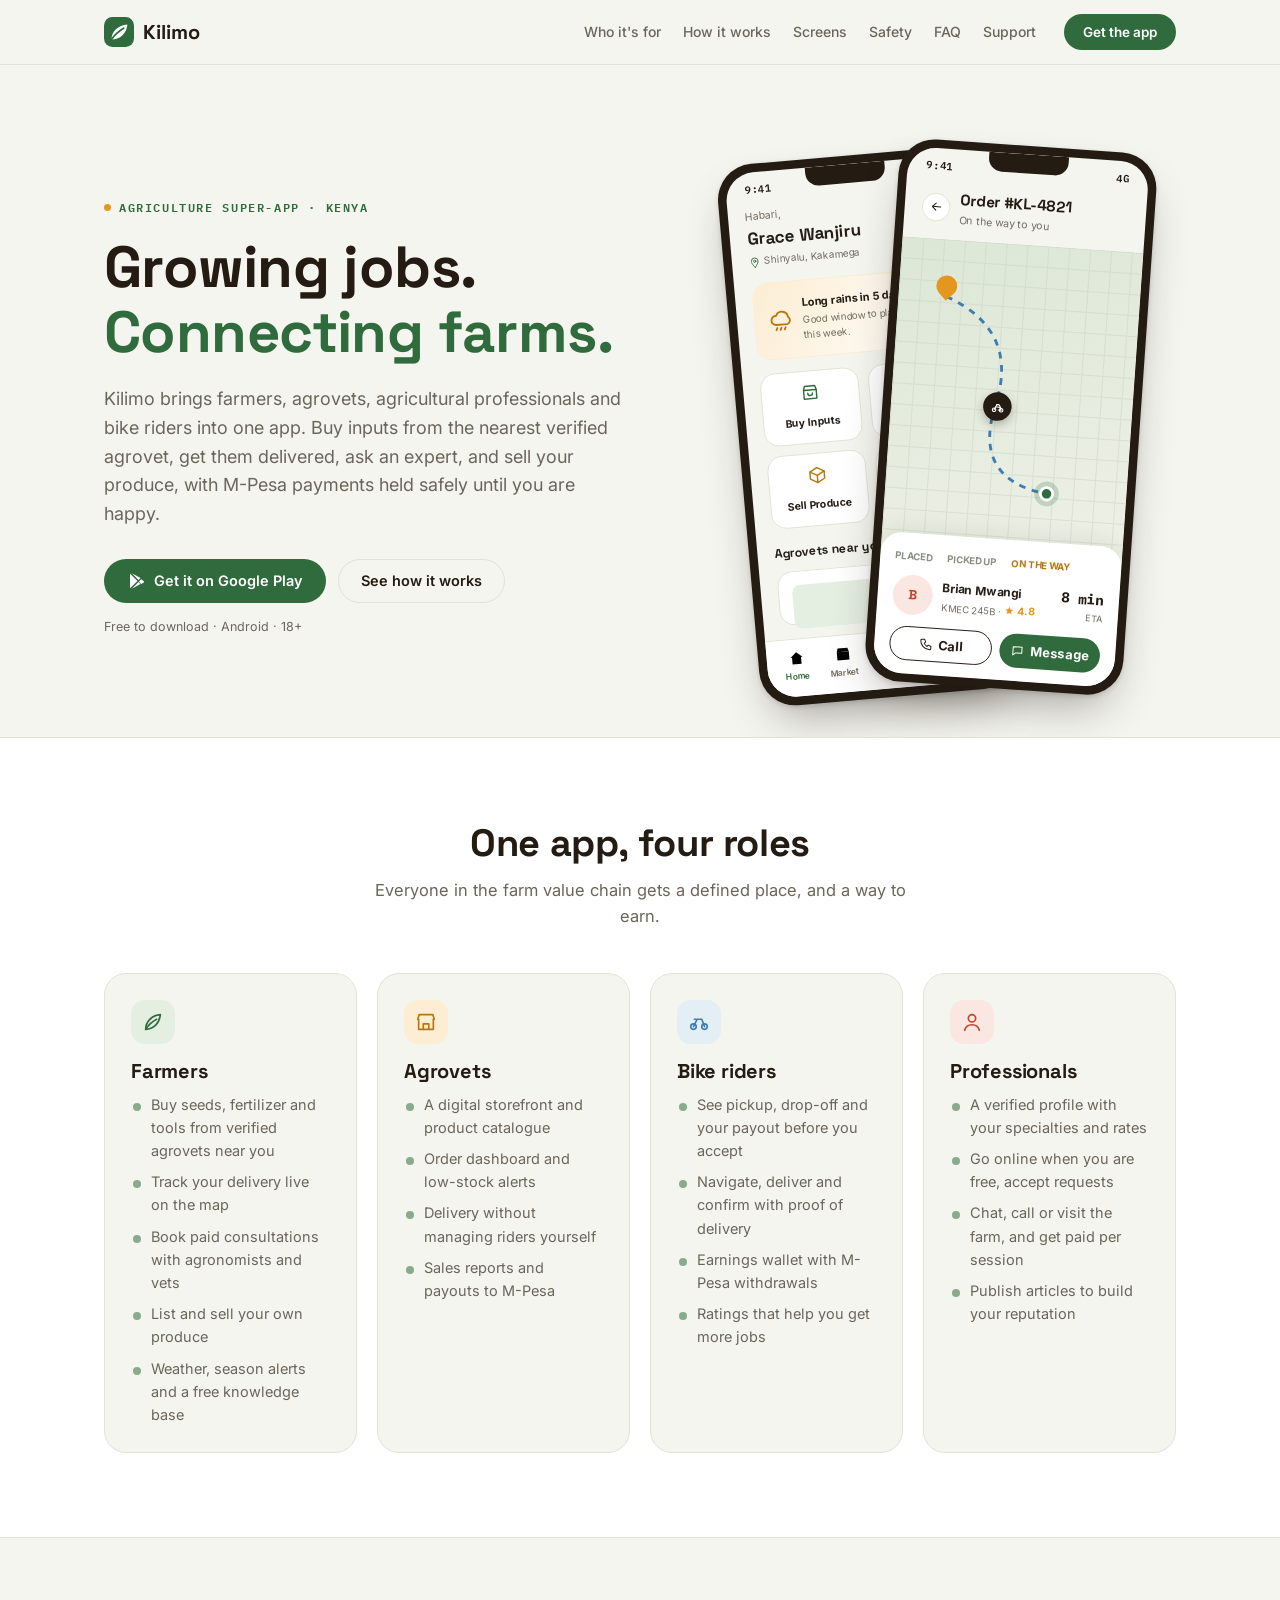
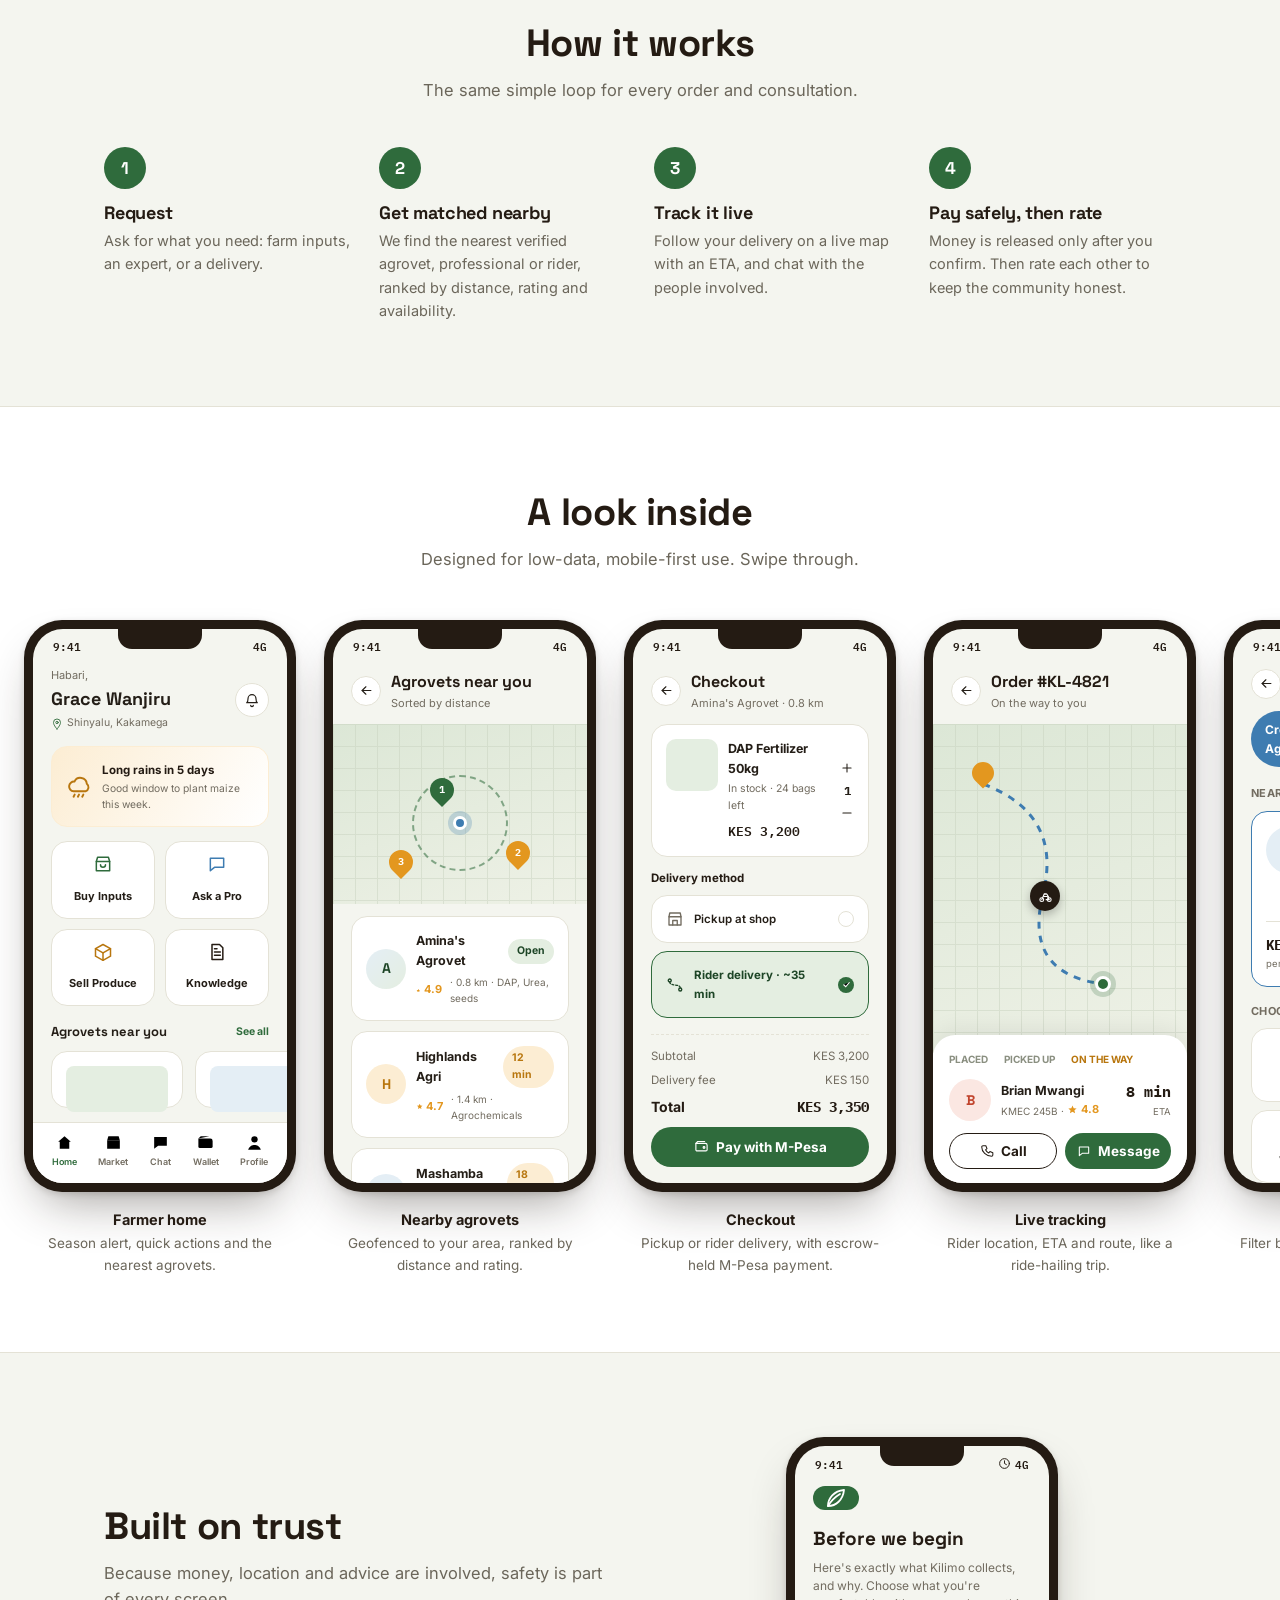
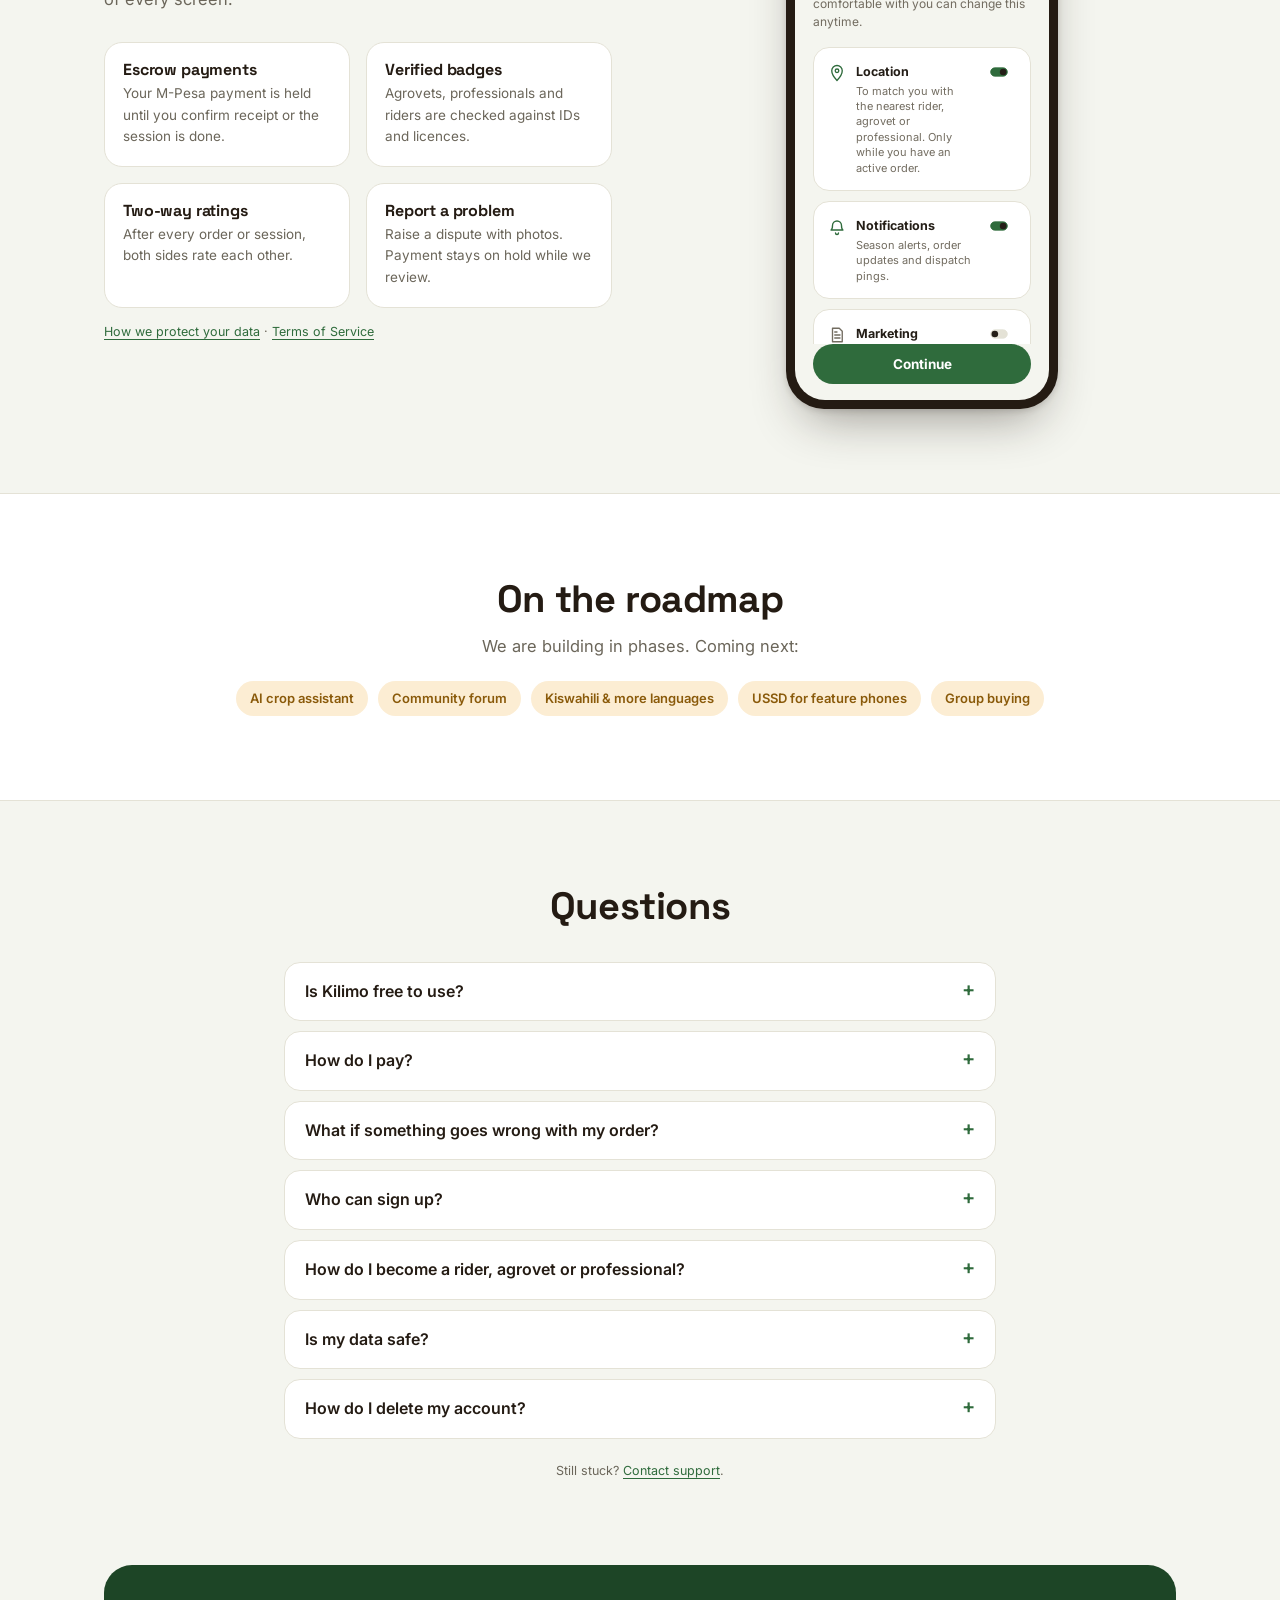
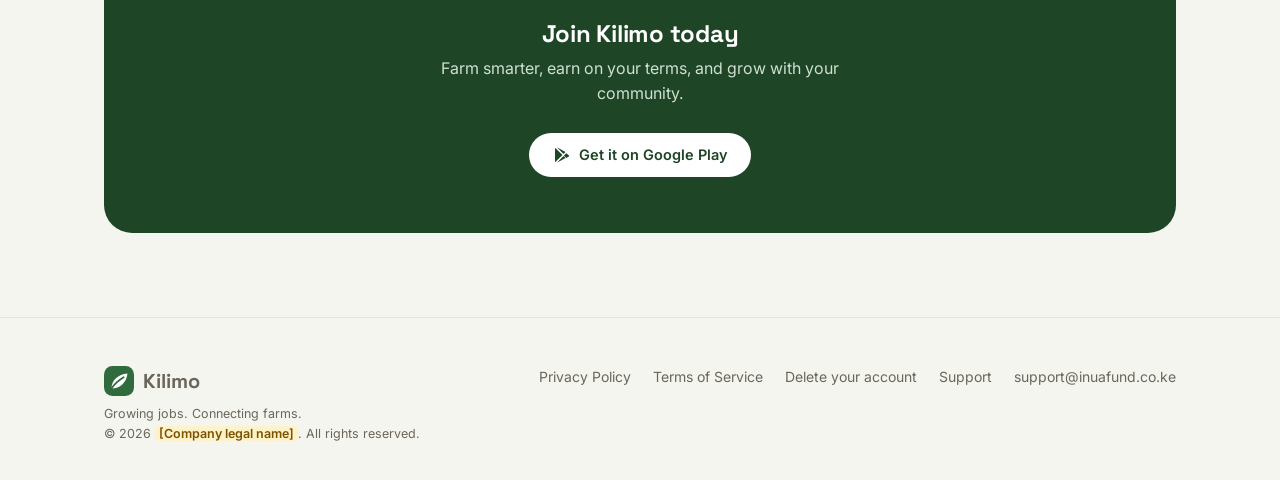
==== index.html @ a2596bc9 "First Commit" ====
<!DOCTYPE html>
<html lang="en">
<head>
<meta charset="utf-8">
<meta name="viewport" content="width=device-width,initial-scale=1">
<title>Kilimo | Buy farm inputs, hire experts, sell produce</title>
<meta name="description" content="Kilimo connects farmers, agrovets, agricultural professionals and bike riders in one app. Buy inputs nearby, get them delivered, ask an expert and sell your produce.">
<meta name="theme-color" content="#2F6B3C">
<link rel="canonical" href="https://REPLACE_WITH_YOUR_DOMAIN/">
<link rel="icon" href="assets/favicon.svg" type="image/svg+xml">
<meta property="og:type" content="website">
<meta property="og:title" content="Kilimo | Buy farm inputs, hire experts, sell produce">
<meta property="og:description" content="Kilimo connects farmers, agrovets, agricultural professionals and bike riders in one app. Buy inputs nearby, get them delivered, ask an expert and sell your produce.">
<link rel="preconnect" href="https://fonts.googleapis.com">
<link rel="preconnect" href="https://fonts.gstatic.com" crossorigin>
<link rel="stylesheet" href="https://fonts.googleapis.com/css2?family=Space+Grotesk:wght@500;600;700&family=Inter:wght@400;500;600;700&family=IBM+Plex+Mono:wght@500;600&display=swap">
<link rel="stylesheet" href="assets/style.css">
<link rel="stylesheet" href="assets/mockups.css">
</head>
<body>
<header class="k-head"><div class="k-wrap">
<a class="k-logo" href="index.html"><svg viewBox="0 0 32 32" aria-hidden="true"><rect width="32" height="32" rx="9" fill="#2F6B3C"/><path d="M8 24c9 0 16-6 17-16-10 1-17 7-17 16Z" fill="#fff"/><path d="M8 24c4-6 8-9 13-12" stroke="#2F6B3C" stroke-width="1.8" fill="none" stroke-linecap="round"/></svg>Kilimo</a>
<nav class="k-nav" aria-label="Main">
<a href="index.html#roles">Who it's for</a><a href="index.html#how">How it works</a><a href="index.html#screens">Screens</a><a href="index.html#safety">Safety</a><a href="index.html#faq">FAQ</a><a href="support.html">Support</a>
</nav>
<a class="k-btn k-btn--green k-btn--sm" href="https://play.google.com/store/apps/details?id=REPLACE_WITH_PACKAGE_ID">Get the app</a>
</div></header>
<div style="height:0;overflow:hidden"><svg style="display:none">
<symbol id="i-leaf" viewbox="0 0 24 24"><path d="M4 20c8 0 15-6 16-16-10 1-16 8-16 16Z"></path><path d="M4 20c3-5 7-9 12-12"></path></symbol>
<symbol id="i-chat" viewbox="0 0 24 24"><path d="M4 5h16v11H9l-5 4V5Z"></path></symbol>
<symbol id="i-box" viewbox="0 0 24 24"><path d="M3 8l9-5 9 5-9 5-9-5Z"></path><path d="M3 8v9l9 5 9-5V8"></path><path d="M12 13v9"></path></symbol>
<symbol id="i-doc" viewbox="0 0 24 24"><path d="M6 3h9l4 4v14H6V3Z"></path><path d="M9 12h7M9 16h7M9 8h3"></path></symbol>
<symbol id="i-bell" viewbox="0 0 24 24"><path d="M6 10a6 6 0 0 1 12 0c0 5 2 6 2 6H4s2-1 2-6Z"></path><path d="M10 20a2 2 0 0 0 4 0"></path></symbol>
<symbol id="i-pin" viewbox="0 0 24 24"><path d="M12 22s7-7.4 7-13a7 7 0 0 0-14 0c0 5.6 7 13 7 13Z"></path><circle cx="12" cy="9" r="2.4"></circle></symbol>
<symbol id="i-star" viewbox="0 0 24 24"><path d="M12 3l2.6 6 6.4.6-4.8 4.3 1.4 6.3L12 17l-5.6 3.2L7.8 14 3 9.6l6.4-.6L12 3Z"></path></symbol>
<symbol id="i-bike" viewbox="0 0 24 24"><circle cx="6" cy="17" r="3"></circle><circle cx="18" cy="17" r="3"></circle><path d="M6 17l4-9h4l3 5"></path><path d="M10 8h3"></path><path d="M13 17h5l-3-5H9"></path></symbol>
<symbol id="i-wallet" viewbox="0 0 24 24"><path d="M3 7h15a3 3 0 0 1 3 3v7a2 2 0 0 1-2 2H5a2 2 0 0 1-2-2V7Z"></path><path d="M3 7l3-3h11"></path><circle cx="16" cy="13.5" r="1.4"></circle></symbol>
<symbol id="i-user" viewbox="0 0 24 24"><circle cx="12" cy="8" r="4"></circle><path d="M4 21c1.5-4.5 5-6 8-6s6.5 1.5 8 6"></path></symbol>
<symbol id="i-home" viewbox="0 0 24 24"><path d="M4 11l8-7 8 7"></path><path d="M6 10v10h12V10"></path></symbol>
<symbol id="i-market" viewbox="0 0 24 24"><path d="M4 9l1.5-5h13L20 9"></path><path d="M4 9h16v11H4V9Z"></path><path d="M9 13a3 3 0 0 0 6 0"></path></symbol>
<symbol id="i-search" viewbox="0 0 24 24"><circle cx="10.5" cy="10.5" r="6.5"></circle><path d="M20 20l-5-5"></path></symbol>
<symbol id="i-phone" viewbox="0 0 24 24"><path d="M6 3h4l2 5-2.5 2a11 11 0 0 0 5.5 5.5l2-2.5 5 2v4a2 2 0 0 1-2 2C10.5 21 3 13.5 3 5a2 2 0 0 1 2-2Z"></path></symbol>
<symbol id="i-video" viewbox="0 0 24 24"><rect height="12" rx="2" width="12" x="3" y="6"></rect><path d="M15 10l6-3v10l-6-3"></path></symbol>
<symbol id="i-camera" viewbox="0 0 24 24"><path d="M4 8h3l2-3h6l2 3h3v11H4V8Z"></path><circle cx="12" cy="13.5" r="3.4"></circle></symbol>
<symbol id="i-check" viewbox="0 0 24 24"><path d="M4 12l6 6L20 6"></path></symbol>
<symbol id="i-clock" viewbox="0 0 24 24"><circle cx="12" cy="12" r="9"></circle><path d="M12 7v5l3.5 2"></path></symbol>
<symbol id="i-arrow-left" viewbox="0 0 24 24"><path d="M19 12H5"></path><path d="M11 6l-6 6 6 6"></path></symbol>
<symbol id="i-plus" viewbox="0 0 24 24"><path d="M12 5v14M5 12h14"></path></symbol>
<symbol id="i-minus" viewbox="0 0 24 24"><path d="M5 12h14"></path></symbol>
<symbol id="i-mic" viewbox="0 0 24 24"><rect height="11" rx="3" width="6" x="9" y="3"></rect><path d="M5 11a7 7 0 0 0 14 0"></path><path d="M12 18v3"></path></symbol>
<symbol id="i-send" viewbox="0 0 24 24"><path d="M4 12l17-8-6 17-3-7-8-2Z"></path></symbol>
<symbol id="i-shield" viewbox="0 0 24 24"><path d="M12 3l8 3v6c0 5-3.5 8-8 9-4.5-1-8-4-8-9V6l8-3Z"></path><path d="M9 12l2 2 4-4"></path></symbol>
<symbol id="i-sun" viewbox="0 0 24 24"><circle cx="12" cy="12" r="4"></circle><path d="M12 3v2M12 19v2M4.2 4.2l1.4 1.4M18.4 18.4l1.4 1.4M3 12h2M19 12h2M4.2 19.8l1.4-1.4M18.4 5.6l1.4-1.4"></path></symbol>
<symbol id="i-cloud-rain" viewbox="0 0 24 24"><path d="M7 16a4.5 4.5 0 0 1 .8-9 6 6 0 0 1 11.4 2A4 4 0 0 1 18 16H7Z"></path><path d="M8 19l-1 2M12 19l-1 2M16 19l-1 2"></path></symbol>
<symbol id="i-route" viewbox="0 0 24 24"><circle cx="5" cy="6" r="2"></circle><circle cx="19" cy="18" r="2"></circle><path d="M5 8c0 6 14 2 14 8" stroke-dasharray="2.4 2.4"></path></symbol>
<symbol id="i-shop" viewbox="0 0 24 24"><path d="M4 9l1-5h14l1 5"></path><path d="M4 9h16v11H4V9Z"></path><path d="M9 20v-6h6v6"></path></symbol>
<symbol id="i-alert" viewbox="0 0 24 24"><path d="M12 3l10 18H2L12 3Z"></path><path d="M12 10v4"></path><circle cx="12" cy="17" fill="currentColor" r="0.6" stroke="none"></circle></symbol>
<symbol id="i-toggle-on" viewbox="0 0 24 24"><rect height="10" rx="5" width="20" x="2" y="7"></rect><circle cx="17" cy="12" fill="currentColor" r="4" stroke="none"></circle></symbol>
<symbol id="i-toggle-off" viewbox="0 0 24 24"><rect height="10" rx="5" width="20" x="2" y="7"></rect><circle cx="7" cy="12" fill="currentColor" r="4" stroke="none"></circle></symbol>
<symbol id="i-bot" viewbox="0 0 24 24"><rect height="11" rx="3" width="16" x="4" y="8"></rect><path d="M12 4v4"></path><circle cx="12" cy="3" fill="currentColor" r="1.2" stroke="none"></circle><circle cx="9" cy="13.5" fill="currentColor" r="1.3" stroke="none"></circle><circle cx="15" cy="13.5" fill="currentColor" r="1.3" stroke="none"></circle><path d="M9 17h6"></path></symbol>
</svg></div>
<main>
<section class="k-hero"><div class="k-wrap">
<div>
<p class="k-eyebrow">Agriculture super-app &middot; Kenya</p>
<h1>Growing jobs.<br><em>Connecting farms.</em></h1>
<p class="k-lead">Kilimo brings farmers, agrovets, agricultural professionals and bike riders into one app. Buy inputs from the nearest verified agrovet, get them delivered, ask an expert, and sell your produce, with M-Pesa payments held safely until you are happy.</p>
<div class="k-cta"><a class="k-btn k-btn--green" href="https://play.google.com/store/apps/details?id=REPLACE_WITH_PACKAGE_ID"><svg viewBox="0 0 24 24" fill="currentColor" aria-hidden="true"><path d="M4.5 2.6c-.3.2-.5.6-.5 1.1v16.6c0 .5.2.9.5 1.1l9.4-9.4-9.4-9.4Zm10.8 8.1 2.7-2.7L6.6 1.6l8.7 9.1Zm0 2.6-8.7 9.1 11.4-6.4-2.7-2.7Zm3.7-3.6-3.1 3.1 3.1 3.1 3.3-1.9c.7-.4.7-1.4 0-1.8L19 9.7Z"/></svg>Get it on Google Play</a><a class="k-btn k-btn--ghost" href="#how">See how it works</a></div>
<p class="k-note">Free to download &middot; Android &middot; 18+</p>
</div>
<div class="k-hero-phones" aria-hidden="true"><div class="mock m1"><div class="phone"><div class="screen">
<div class="notch"></div>
<div class="statusbar"><span>9:41</span><div class="statusbar__icons"><span>4G</span></div></div>
<div class="screen-body" style="overflow-y:auto;">
<div class="px" style="padding-top:4px;display:flex;justify-content:space-between;align-items:center;">
<div>
<div style="font-size:11px;color:var(--text-muted);">Habari,</div>
<div style="font-family:var(--font-display);font-weight:700;font-size:18px;">Grace Wanjiru</div>
<div style="display:flex;align-items:center;gap:4px;margin-top:2px;">
<svg class="icon" style="width:12px;height:12px;stroke:var(--green)"><use href="#i-pin"></use></svg>
<span style="font-size:10.5px;color:var(--text-muted);">Shinyalu, Kakamega</span>
</div>
</div>
<div style="width:34px;height:34px;border-radius:50%;background:var(--surface);border:1px solid var(--line);display:flex;align-items:center;justify-content:center;">
<svg class="icon" style="width:16px;height:16px"><use href="#i-bell"></use></svg>
</div>
</div>
<div class="px" style="margin-top:14px;">
<div class="card" style="background:linear-gradient(120deg, var(--gold-tint), #fff);border-color:var(--gold-tint);display:flex;gap:10px;align-items:center;">
<svg class="icon" style="width:26px;height:26px;stroke:var(--gold-dark)"><use href="#i-cloud-rain"></use></svg>
<div>
<div style="font-size:11.5px;font-weight:700;color:var(--soil);">Long rains in 5 days</div>
<div style="font-size:10.3px;color:var(--text-muted);">Good window to plant maize this week.</div>
</div>
</div>
</div>
<div class="px" style="margin-top:14px;display:grid;grid-template-columns:1fr 1fr;gap:10px;">
<div class="card" style="text-align:center;padding:12px 8px;">
<svg class="icon" style="width:20px;height:20px;stroke:var(--green);margin:0 auto 6px"><use href="#i-market"></use></svg>
<div style="font-size:11px;font-weight:700;">Buy Inputs</div>
</div>
<div class="card" style="text-align:center;padding:12px 8px;">
<svg class="icon" style="width:20px;height:20px;stroke:var(--sky);margin:0 auto 6px"><use href="#i-chat"></use></svg>
<div style="font-size:11px;font-weight:700;">Ask a Pro</div>
</div>
<div class="card" style="text-align:center;padding:12px 8px;">
<svg class="icon" style="width:20px;height:20px;stroke:var(--gold-dark);margin:0 auto 6px"><use href="#i-box"></use></svg>
<div style="font-size:11px;font-weight:700;">Sell Produce</div>
</div>
<div class="card" style="text-align:center;padding:12px 8px;">
<svg class="icon" style="width:20px;height:20px;stroke:var(--soil);margin:0 auto 6px"><use href="#i-doc"></use></svg>
<div style="font-size:11px;font-weight:700;">Knowledge</div>
</div>
</div>
<div class="px" style="margin-top:16px;display:flex;justify-content:space-between;align-items:center;">
<div style="font-family:var(--font-display);font-weight:700;font-size:13px;">Agrovets near you</div>
<div style="font-size:10.5px;color:var(--green);font-weight:700;">See all</div>
</div>
<div class="scrollx px" style="margin-top:8px;padding-bottom:14px;">
<div class="card" style="min-width:132px;">
<div style="height:46px;border-radius:8px;background:var(--green-tint);margin-bottom:8px;"></div>
<div style="font-size:11px;font-weight:700;">Amina's Agrovet</div>
<div style="display:flex;justify-content:space-between;margin-top:4px;">
<span class="badge badge--green">0.8 km</span>
<span class="stars"><svg><use href="#i-star"></use></svg>4.9</span>
</div>
</div>
<div class="card" style="min-width:132px;">
<div style="height:46px;border-radius:8px;background:var(--sky-tint);margin-bottom:8px;"></div>
<div style="font-size:11px;font-weight:700;">Highlands Agri</div>
<div style="display:flex;justify-content:space-between;margin-top:4px;">
<span class="badge badge--green">1.4 km</span>
<span class="stars"><svg><use href="#i-star"></use></svg>4.7</span>
</div>
</div>
</div>
</div>
<div class="tabbar">
<div class="tabbar__item tabbar__item--active"><svg><use href="#i-home"></use></svg><span>Home</span></div>
<div class="tabbar__item"><svg><use href="#i-market"></use></svg><span>Market</span></div>
<div class="tabbar__item"><svg><use href="#i-chat"></use></svg><span>Chat</span></div>
<div class="tabbar__item"><svg><use href="#i-wallet"></use></svg><span>Wallet</span></div>
<div class="tabbar__item"><svg><use href="#i-user"></use></svg><span>Profile</span></div>
</div>
</div></div></div><div class="mock m2"><div class="phone"><div class="screen">
<div class="notch"></div>
<div class="statusbar"><span>9:41</span><div class="statusbar__icons"><span>4G</span></div></div>
<div class="navbar">
<div class="navbar__back"><svg class="icon"><use href="#i-arrow-left"></use></svg></div>
<div><div class="navbar__title">Order #KL-4821</div><div class="navbar__sub">On the way to you</div></div>
</div>
<div class="screen-body" style="position:relative;">
<div style="flex:1;background:linear-gradient(160deg,#DCE7D6,#EEF1E6);position:relative;">
<div style="position:absolute;inset:0;background-image:linear-gradient(#c9d3c0 1px,transparent 1px),linear-gradient(90deg,#c9d3c0 1px,transparent 1px);background-size:22px 22px;opacity:0.5;"></div>
<svg style="position:absolute;inset:0;width:100%;height:100%;">
<path d="M 50 60 Q 130 90 110 170 T 170 260" fill="none" stroke="#3E7CB1" stroke-dasharray="7 7" stroke-width="3"></path>
</svg>
<div style="position:absolute;left:50px;top:60px;width:22px;height:22px;background:var(--gold);border-radius:50% 50% 50% 0;transform:translate(-50%,-100%) rotate(-45deg);"></div>
<div style="position:absolute;left:170px;top:260px;width:16px;height:16px;background:var(--green);border:3px solid #fff;border-radius:50%;transform:translate(-50%,-50%);box-shadow:0 0 0 5px rgba(47,107,60,0.22);"></div>
<div style="position:absolute;left:112px;top:172px;width:30px;height:30px;background:var(--soil);border-radius:50%;transform:translate(-50%,-50%);display:flex;align-items:center;justify-content:center;box-shadow:0 4px 10px rgba(0,0,0,0.25);">
<svg class="icon" style="width:15px;height:15px;stroke:#fff"><use href="#i-bike"></use></svg>
</div>
</div>
<div style="background:var(--surface);border-radius:22px 22px 0 0;margin-top:-18px;padding:16px 16px 0;box-shadow:0 -8px 20px rgba(0,0,0,0.06);position:relative;z-index:5;">
<div style="display:flex;justify-content:space-between;align-items:center;margin-bottom:12px;">
<div style="display:flex;align-items:center;gap:4px;">
<span style="font-size:10px;color:#8a8f80;font-weight:700;">PLACED</span>
<div class="route-dash" style="max-width:16px;border-top-color:var(--green)"></div>
<span style="font-size:10px;color:#8a8f80;font-weight:700;">PICKED UP</span>
<div class="route-dash" style="max-width:16px;border-top-color:var(--green)"></div>
<span style="font-size:10px;color:var(--gold-dark);font-weight:700;">ON THE WAY</span>
</div>
</div>
<div style="display:flex;gap:10px;align-items:center;">
<div class="avatar" style="width:42px;height:42px;font-size:14px;background:var(--chili-tint);color:var(--chili);">B</div>
<div style="flex:1">
<div style="font-size:12.5px;font-weight:700;">Brian Mwangi</div>
<div style="font-size:10px;color:var(--text-muted);">KMEC 245B · <span class="stars" style="display:inline-flex"><svg><use href="#i-star"></use></svg>4.8</span></div>
</div>
<div style="text-align:right;">
<div style="font-family:var(--font-mono);font-weight:700;font-size:15px;color:var(--soil);">8 min</div>
<div style="font-size:9.5px;color:var(--text-muted);">ETA</div>
</div>
</div>
<div style="display:flex;gap:8px;margin-top:12px;padding-bottom:14px;">
<button class="btn btn--outline" style="flex:1;padding:9px;"><svg class="icon" style="width:14px;height:14px"><use href="#i-phone"></use></svg>Call</button>
<button class="btn btn--green" style="flex:1;padding:9px;"><svg class="icon" style="width:14px;height:14px;stroke:#fff"><use href="#i-chat"></use></svg>Message</button>
</div>
</div>
</div>
</div></div></div></div>
</div></section>

<section class="k-sec k-sec--alt" id="roles"><div class="k-wrap">
<div class="k-center"><h2>One app, four roles</h2><p class="k-sub">Everyone in the farm value chain gets a defined place, and a way to earn.</p></div>
<div class="k-roles">
<article class="k-role"><div class="ico" style="background:#E4EEE1;color:#2F6B3C"><svg viewBox="0 0 24 24" fill="none" stroke="currentColor" stroke-width="1.8" stroke-linecap="round" stroke-linejoin="round"><path d="M4 20c8 0 15-6 16-16-10 1-16 8-16 16Z"/><path d="M4 20c4-6 8-9 12-11"/></svg></div><h3>Farmers</h3><ul><li>Buy seeds, fertilizer and tools from verified agrovets near you</li><li>Track your delivery live on the map</li><li>Book paid consultations with agronomists and vets</li><li>List and sell your own produce</li><li>Weather, season alerts and a free knowledge base</li></ul></article>
<article class="k-role"><div class="ico" style="background:#FCEDD3;color:#B8760E"><svg viewBox="0 0 24 24" fill="none" stroke="currentColor" stroke-width="1.8" stroke-linecap="round" stroke-linejoin="round"><path d="M3 9l1.5-5h15L21 9"/><path d="M4 9v11h16V9"/><path d="M9 20v-6h6v6"/></svg></div><h3>Agrovets</h3><ul><li>A digital storefront and product catalogue</li><li>Order dashboard and low-stock alerts</li><li>Delivery without managing riders yourself</li><li>Sales reports and payouts to M-Pesa</li></ul></article>
<article class="k-role"><div class="ico" style="background:#E4EEF5;color:#3E7CB1"><svg viewBox="0 0 24 24" fill="none" stroke="currentColor" stroke-width="1.8" stroke-linecap="round" stroke-linejoin="round"><circle cx="6" cy="17" r="3"/><circle cx="18" cy="17" r="3"/><path d="M6 17l4-8h5l3 8M9 9H7"/></svg></div><h3>Bike riders</h3><ul><li>See pickup, drop-off and your payout before you accept</li><li>Navigate, deliver and confirm with proof of delivery</li><li>Earnings wallet with M-Pesa withdrawals</li><li>Ratings that help you get more jobs</li></ul></article>
<article class="k-role"><div class="ico" style="background:#FBE7E2;color:#C1442D"><svg viewBox="0 0 24 24" fill="none" stroke="currentColor" stroke-width="1.8" stroke-linecap="round" stroke-linejoin="round"><circle cx="12" cy="8" r="4"/><path d="M4 21c1-4 4-6 8-6s7 2 8 6"/></svg></div><h3>Professionals</h3><ul><li>A verified profile with your specialties and rates</li><li>Go online when you are free, accept requests</li><li>Chat, call or visit the farm, and get paid per session</li><li>Publish articles to build your reputation</li></ul></article>
</div></div></section>

<section class="k-sec" id="how"><div class="k-wrap">
<div class="k-center"><h2>How it works</h2><p class="k-sub">The same simple loop for every order and consultation.</p></div>
<div class="k-steps">
<div class="k-step"><h3>Request</h3><p>Ask for what you need: farm inputs, an expert, or a delivery.</p></div>
<div class="k-step"><h3>Get matched nearby</h3><p>We find the nearest verified agrovet, professional or rider, ranked by distance, rating and availability.</p></div>
<div class="k-step"><h3>Track it live</h3><p>Follow your delivery on a live map with an ETA, and chat with the people involved.</p></div>
<div class="k-step"><h3>Pay safely, then rate</h3><p>Money is released only after you confirm. Then rate each other to keep the community honest.</p></div>
</div></div></section>

<section class="k-sec k-sec--alt" id="screens" style="padding-bottom:40px"><div class="k-wrap">
<div class="k-center"><h2>A look inside</h2><p class="k-sub">Designed for low-data, mobile-first use. Swipe through.</p></div></div>
<div class="k-shots" tabindex="0" aria-label="App screens">
<figure class="k-shot"><div class="mock"><div class="phone"><div class="screen">
<div class="notch"></div>
<div class="statusbar"><span>9:41</span><div class="statusbar__icons"><span>4G</span></div></div>
<div class="screen-body" style="overflow-y:auto;">
<div class="px" style="padding-top:4px;display:flex;justify-content:space-between;align-items:center;">
<div>
<div style="font-size:11px;color:var(--text-muted);">Habari,</div>
<div style="font-family:var(--font-display);font-weight:700;font-size:18px;">Grace Wanjiru</div>
<div style="display:flex;align-items:center;gap:4px;margin-top:2px;">
<svg class="icon" style="width:12px;height:12px;stroke:var(--green)"><use href="#i-pin"></use></svg>
<span style="font-size:10.5px;color:var(--text-muted);">Shinyalu, Kakamega</span>
</div>
</div>
<div style="width:34px;height:34px;border-radius:50%;background:var(--surface);border:1px solid var(--line);display:flex;align-items:center;justify-content:center;">
<svg class="icon" style="width:16px;height:16px"><use href="#i-bell"></use></svg>
</div>
</div>
<div class="px" style="margin-top:14px;">
<div class="card" style="background:linear-gradient(120deg, var(--gold-tint), #fff);border-color:var(--gold-tint);display:flex;gap:10px;align-items:center;">
<svg class="icon" style="width:26px;height:26px;stroke:var(--gold-dark)"><use href="#i-cloud-rain"></use></svg>
<div>
<div style="font-size:11.5px;font-weight:700;color:var(--soil);">Long rains in 5 days</div>
<div style="font-size:10.3px;color:var(--text-muted);">Good window to plant maize this week.</div>
</div>
</div>
</div>
<div class="px" style="margin-top:14px;display:grid;grid-template-columns:1fr 1fr;gap:10px;">
<div class="card" style="text-align:center;padding:12px 8px;">
<svg class="icon" style="width:20px;height:20px;stroke:var(--green);margin:0 auto 6px"><use href="#i-market"></use></svg>
<div style="font-size:11px;font-weight:700;">Buy Inputs</div>
</div>
<div class="card" style="text-align:center;padding:12px 8px;">
<svg class="icon" style="width:20px;height:20px;stroke:var(--sky);margin:0 auto 6px"><use href="#i-chat"></use></svg>
<div style="font-size:11px;font-weight:700;">Ask a Pro</div>
</div>
<div class="card" style="text-align:center;padding:12px 8px;">
<svg class="icon" style="width:20px;height:20px;stroke:var(--gold-dark);margin:0 auto 6px"><use href="#i-box"></use></svg>
<div style="font-size:11px;font-weight:700;">Sell Produce</div>
</div>
<div class="card" style="text-align:center;padding:12px 8px;">
<svg class="icon" style="width:20px;height:20px;stroke:var(--soil);margin:0 auto 6px"><use href="#i-doc"></use></svg>
<div style="font-size:11px;font-weight:700;">Knowledge</div>
</div>
</div>
<div class="px" style="margin-top:16px;display:flex;justify-content:space-between;align-items:center;">
<div style="font-family:var(--font-display);font-weight:700;font-size:13px;">Agrovets near you</div>
<div style="font-size:10.5px;color:var(--green);font-weight:700;">See all</div>
</div>
<div class="scrollx px" style="margin-top:8px;padding-bottom:14px;">
<div class="card" style="min-width:132px;">
<div style="height:46px;border-radius:8px;background:var(--green-tint);margin-bottom:8px;"></div>
<div style="font-size:11px;font-weight:700;">Amina's Agrovet</div>
<div style="display:flex;justify-content:space-between;margin-top:4px;">
<span class="badge badge--green">0.8 km</span>
<span class="stars"><svg><use href="#i-star"></use></svg>4.9</span>
</div>
</div>
<div class="card" style="min-width:132px;">
<div style="height:46px;border-radius:8px;background:var(--sky-tint);margin-bottom:8px;"></div>
<div style="font-size:11px;font-weight:700;">Highlands Agri</div>
<div style="display:flex;justify-content:space-between;margin-top:4px;">
<span class="badge badge--green">1.4 km</span>
<span class="stars"><svg><use href="#i-star"></use></svg>4.7</span>
</div>
</div>
</div>
</div>
<div class="tabbar">
<div class="tabbar__item tabbar__item--active"><svg><use href="#i-home"></use></svg><span>Home</span></div>
<div class="tabbar__item"><svg><use href="#i-market"></use></svg><span>Market</span></div>
<div class="tabbar__item"><svg><use href="#i-chat"></use></svg><span>Chat</span></div>
<div class="tabbar__item"><svg><use href="#i-wallet"></use></svg><span>Wallet</span></div>
<div class="tabbar__item"><svg><use href="#i-user"></use></svg><span>Profile</span></div>
</div>
</div></div></div><p><b>Farmer home</b>Season alert, quick actions and the nearest agrovets.</p></figure>
<figure class="k-shot"><div class="mock"><div class="phone"><div class="screen">
<div class="notch"></div>
<div class="statusbar"><span>9:41</span><div class="statusbar__icons"><span>4G</span></div></div>
<div class="navbar">
<div class="navbar__back"><svg class="icon"><use href="#i-arrow-left"></use></svg></div>
<div><div class="navbar__title">Agrovets near you</div><div class="navbar__sub">Sorted by distance</div></div>
</div>
<div class="screen-body" style="overflow-y:auto;">
<div style="height:180px;background:linear-gradient(160deg,#DCE7D6,#EEF1E6);position:relative;flex-shrink:0;">
<div style="position:absolute;inset:0;background-image:linear-gradient(#c9d3c0 1px,transparent 1px),linear-gradient(90deg,#c9d3c0 1px,transparent 1px);background-size:22px 22px;opacity:0.5;"></div>
<div style="position:absolute;left:50%;top:55%;width:96px;height:96px;border:2px dashed var(--green);border-radius:50%;transform:translate(-50%,-50%);opacity:0.55;"></div>
<div style="position:absolute;left:50%;top:55%;width:14px;height:14px;background:var(--sky);border:3px solid #fff;border-radius:50%;transform:translate(-50%,-50%);box-shadow:0 0 0 5px rgba(62,124,177,0.25);"></div>
<div style="position:absolute;left:38%;top:30%;width:24px;height:24px;background:var(--green);border-radius:50% 50% 50% 0;transform:rotate(-45deg);display:flex;align-items:center;justify-content:center;color:#fff;font-family:var(--font-mono);font-size:10px;font-weight:700;"><span style="transform:rotate(45deg)">1</span></div>
<div style="position:absolute;left:68%;top:65%;width:24px;height:24px;background:var(--gold);border-radius:50% 50% 50% 0;transform:rotate(-45deg);display:flex;align-items:center;justify-content:center;color:#fff;font-family:var(--font-mono);font-size:10px;font-weight:700;"><span style="transform:rotate(45deg)">2</span></div>
<div style="position:absolute;left:22%;top:70%;width:24px;height:24px;background:var(--gold);border-radius:50% 50% 50% 0;transform:rotate(-45deg);display:flex;align-items:center;justify-content:center;color:#fff;font-family:var(--font-mono);font-size:10px;font-weight:700;"><span style="transform:rotate(45deg)">3</span></div>
</div>
<div class="px" style="padding-top:12px;">
<div class="card" style="display:flex;gap:10px;align-items:center;margin-bottom:10px;">
<div class="avatar" style="width:40px;height:40px;font-size:14px;">A</div>
<div style="flex:1">
<div style="display:flex;justify-content:space-between;align-items:center;">
<span style="font-size:12.5px;font-weight:700;">Amina's Agrovet</span>
<span class="badge badge--green">Open</span>
</div>
<div style="display:flex;gap:8px;align-items:center;margin-top:3px;">
<span class="stars"><svg><use href="#i-star"></use></svg>4.9</span>
<span style="font-size:10px;color:var(--text-muted);">·  0.8 km  ·  DAP, Urea, seeds</span>
</div>
</div>
</div>
<div class="card" style="display:flex;gap:10px;align-items:center;margin-bottom:10px;">
<div class="avatar" style="width:40px;height:40px;font-size:14px;background:var(--gold-tint);color:var(--gold-dark);">H</div>
<div style="flex:1">
<div style="display:flex;justify-content:space-between;align-items:center;">
<span style="font-size:12.5px;font-weight:700;">Highlands Agri</span>
<span class="badge badge--gold">12 min</span>
</div>
<div style="display:flex;gap:8px;align-items:center;margin-top:3px;">
<span class="stars"><svg><use href="#i-star"></use></svg>4.7</span>
<span style="font-size:10px;color:var(--text-muted);">·  1.4 km  ·  Agrochemicals</span>
</div>
</div>
</div>
<div class="card" style="display:flex;gap:10px;align-items:center;">
<div class="avatar" style="width:40px;height:40px;font-size:14px;background:var(--sky-tint);color:var(--sky);">M</div>
<div style="flex:1">
<div style="display:flex;justify-content:space-between;align-items:center;">
<span style="font-size:12.5px;font-weight:700;">Mashamba Depot</span>
<span class="badge badge--gold">18 min</span>
</div>
<div style="display:flex;gap:8px;align-items:center;margin-top:3px;">
<span class="stars"><svg><use href="#i-star"></use></svg>4.5</span>
<span style="font-size:10px;color:var(--text-muted);">·  2.1 km  ·  Tools, feed</span>
</div>
</div>
</div>
</div>
</div>
</div></div></div><p><b>Nearby agrovets</b>Geofenced to your area, ranked by distance and rating.</p></figure>
<figure class="k-shot"><div class="mock"><div class="phone"><div class="screen">
<div class="notch"></div>
<div class="statusbar"><span>9:41</span><div class="statusbar__icons"><span>4G</span></div></div>
<div class="navbar">
<div class="navbar__back"><svg class="icon"><use href="#i-arrow-left"></use></svg></div>
<div><div class="navbar__title">Checkout</div><div class="navbar__sub">Amina's Agrovet · 0.8 km</div></div>
</div>
<div class="screen-body px" style="overflow-y:auto;">
<div class="card" style="display:flex;gap:10px;margin-bottom:12px;">
<div style="width:52px;height:52px;border-radius:10px;background:var(--green-tint);flex-shrink:0;"></div>
<div style="flex:1">
<div style="font-size:12.5px;font-weight:700;">DAP Fertilizer 50kg</div>
<div style="font-size:10.5px;color:var(--text-muted);margin-top:2px;">In stock · 24 bags left</div>
<div style="font-family:var(--font-mono);font-weight:600;font-size:13px;color:var(--soil);margin-top:6px;">KES 3,200</div>
</div>
<div style="display:flex;flex-direction:column;align-items:center;justify-content:center;gap:6px;">
<svg class="icon" style="width:14px;height:14px"><use href="#i-plus"></use></svg>
<span style="font-family:var(--font-mono);font-weight:700;font-size:12px;">1</span>
<svg class="icon" style="width:14px;height:14px"><use href="#i-minus"></use></svg>
</div>
</div>
<div style="font-size:11.5px;font-weight:700;color:var(--soil);margin-bottom:8px;">Delivery method</div>
<div class="card" style="display:flex;gap:10px;align-items:center;margin-bottom:8px;">
<svg class="icon" style="stroke:var(--text-muted)"><use href="#i-shop"></use></svg>
<div style="flex:1;font-size:11.5px;font-weight:600;">Pickup at shop</div>
<div style="width:16px;height:16px;border-radius:50%;border:1.6px solid var(--line);"></div>
</div>
<div class="card" style="display:flex;gap:10px;align-items:center;border-color:var(--green);background:var(--green-tint);margin-bottom:16px;">
<svg class="icon" style="stroke:var(--green-dark)"><use href="#i-route"></use></svg>
<div style="flex:1;font-size:11.5px;font-weight:700;color:var(--green-dark);">Rider delivery · ~35 min</div>
<div style="width:16px;height:16px;border-radius:50%;background:var(--green);display:flex;align-items:center;justify-content:center;">
<svg style="width:9px;height:9px;stroke:#fff;stroke-width:3"><use href="#i-check"></use></svg>
</div>
</div>
<div style="border-top:1px dashed var(--line);padding-top:12px;">
<div style="display:flex;justify-content:space-between;font-size:11.5px;color:var(--text-muted);margin-bottom:6px;"><span>Subtotal</span><span>KES 3,200</span></div>
<div style="display:flex;justify-content:space-between;font-size:11.5px;color:var(--text-muted);margin-bottom:6px;"><span>Delivery fee</span><span>KES 150</span></div>
<div style="display:flex;justify-content:space-between;font-size:14px;font-weight:700;color:var(--soil);"><span>Total</span><span style="font-family:var(--font-mono);">KES 3,350</span></div>
</div>
</div>
<div class="px" style="padding-bottom:16px;">
<button class="btn btn--green btn--block"><svg class="icon" style="width:15px;height:15px;stroke:#fff"><use href="#i-wallet"></use></svg>Pay with M-Pesa</button>
</div>
</div></div></div><p><b>Checkout</b>Pickup or rider delivery, with escrow-held M-Pesa payment.</p></figure>
<figure class="k-shot"><div class="mock"><div class="phone"><div class="screen">
<div class="notch"></div>
<div class="statusbar"><span>9:41</span><div class="statusbar__icons"><span>4G</span></div></div>
<div class="navbar">
<div class="navbar__back"><svg class="icon"><use href="#i-arrow-left"></use></svg></div>
<div><div class="navbar__title">Order #KL-4821</div><div class="navbar__sub">On the way to you</div></div>
</div>
<div class="screen-body" style="position:relative;">
<div style="flex:1;background:linear-gradient(160deg,#DCE7D6,#EEF1E6);position:relative;">
<div style="position:absolute;inset:0;background-image:linear-gradient(#c9d3c0 1px,transparent 1px),linear-gradient(90deg,#c9d3c0 1px,transparent 1px);background-size:22px 22px;opacity:0.5;"></div>
<svg style="position:absolute;inset:0;width:100%;height:100%;">
<path d="M 50 60 Q 130 90 110 170 T 170 260" fill="none" stroke="#3E7CB1" stroke-dasharray="7 7" stroke-width="3"></path>
</svg>
<div style="position:absolute;left:50px;top:60px;width:22px;height:22px;background:var(--gold);border-radius:50% 50% 50% 0;transform:translate(-50%,-100%) rotate(-45deg);"></div>
<div style="position:absolute;left:170px;top:260px;width:16px;height:16px;background:var(--green);border:3px solid #fff;border-radius:50%;transform:translate(-50%,-50%);box-shadow:0 0 0 5px rgba(47,107,60,0.22);"></div>
<div style="position:absolute;left:112px;top:172px;width:30px;height:30px;background:var(--soil);border-radius:50%;transform:translate(-50%,-50%);display:flex;align-items:center;justify-content:center;box-shadow:0 4px 10px rgba(0,0,0,0.25);">
<svg class="icon" style="width:15px;height:15px;stroke:#fff"><use href="#i-bike"></use></svg>
</div>
</div>
<div style="background:var(--surface);border-radius:22px 22px 0 0;margin-top:-18px;padding:16px 16px 0;box-shadow:0 -8px 20px rgba(0,0,0,0.06);position:relative;z-index:5;">
<div style="display:flex;justify-content:space-between;align-items:center;margin-bottom:12px;">
<div style="display:flex;align-items:center;gap:4px;">
<span style="font-size:10px;color:#8a8f80;font-weight:700;">PLACED</span>
<div class="route-dash" style="max-width:16px;border-top-color:var(--green)"></div>
<span style="font-size:10px;color:#8a8f80;font-weight:700;">PICKED UP</span>
<div class="route-dash" style="max-width:16px;border-top-color:var(--green)"></div>
<span style="font-size:10px;color:var(--gold-dark);font-weight:700;">ON THE WAY</span>
</div>
</div>
<div style="display:flex;gap:10px;align-items:center;">
<div class="avatar" style="width:42px;height:42px;font-size:14px;background:var(--chili-tint);color:var(--chili);">B</div>
<div style="flex:1">
<div style="font-size:12.5px;font-weight:700;">Brian Mwangi</div>
<div style="font-size:10px;color:var(--text-muted);">KMEC 245B · <span class="stars" style="display:inline-flex"><svg><use href="#i-star"></use></svg>4.8</span></div>
</div>
<div style="text-align:right;">
<div style="font-family:var(--font-mono);font-weight:700;font-size:15px;color:var(--soil);">8 min</div>
<div style="font-size:9.5px;color:var(--text-muted);">ETA</div>
</div>
</div>
<div style="display:flex;gap:8px;margin-top:12px;padding-bottom:14px;">
<button class="btn btn--outline" style="flex:1;padding:9px;"><svg class="icon" style="width:14px;height:14px"><use href="#i-phone"></use></svg>Call</button>
<button class="btn btn--green" style="flex:1;padding:9px;"><svg class="icon" style="width:14px;height:14px;stroke:#fff"><use href="#i-chat"></use></svg>Message</button>
</div>
</div>
</div>
</div></div></div><p><b>Live tracking</b>Rider location, ETA and route, like a ride-hailing trip.</p></figure>
<figure class="k-shot"><div class="mock"><div class="phone"><div class="screen">
<div class="notch"></div>
<div class="statusbar"><span>9:41</span><div class="statusbar__icons"><span>4G</span></div></div>
<div class="navbar">
<div class="navbar__back"><svg class="icon"><use href="#i-arrow-left"></use></svg></div>
<div><div class="navbar__title">Ask a Professional</div></div>
</div>
<div class="screen-body" style="overflow-y:auto;">
<div class="scrollx px" style="padding-bottom:4px;">
<span class="btn btn--sm" style="background:var(--sky);color:#fff;">Crop Agronomy</span>
<span class="btn btn--sm btn--ghost">Livestock</span>
<span class="btn btn--sm btn--ghost">Soil Health</span>
<span class="btn btn--sm btn--ghost">Irrigation</span>
</div>
<div class="px" style="margin-top:14px;">
<div style="font-size:11px;font-weight:700;color:var(--text-muted);margin-bottom:8px;text-transform:uppercase;letter-spacing:0.04em;">Nearest available now</div>
<div class="card" style="border-color:var(--sky);">
<div style="display:flex;gap:10px;">
<div class="avatar" style="width:48px;height:48px;font-size:16px;background:var(--sky-tint);color:var(--sky);">D</div>
<div style="flex:1">
<div style="display:flex;align-items:center;gap:5px;">
<span style="font-size:13px;font-weight:700;">David Otieno</span>
<svg class="icon" style="width:13px;height:13px;stroke:var(--sky)"><use href="#i-shield"></use></svg>
</div>
<div style="font-size:10.5px;color:var(--text-muted);margin:2px 0;">Agronomist · 6 yrs experience</div>
<div style="display:flex;gap:8px;align-items:center;">
<span class="stars"><svg><use href="#i-star"></use></svg>4.9</span>
<span class="badge badge--sky">2.3 km</span>
</div>
</div>
</div>
<div style="display:flex;justify-content:space-between;align-items:center;margin-top:12px;padding-top:12px;border-top:1px solid var(--line);">
<div>
<div style="font-family:var(--font-mono);font-weight:700;font-size:14px;color:var(--soil);">KES 300</div>
<div style="font-size:9.5px;color:var(--text-muted);">per session</div>
</div>
<button class="btn btn--green btn--sm">Book Now</button>
</div>
</div>
<div style="font-size:11px;font-weight:700;color:var(--text-muted);margin:16px 0 8px;text-transform:uppercase;letter-spacing:0.04em;">Choose how to connect</div>
<div style="display:grid;grid-template-columns:1fr 1fr;gap:8px;">
<div class="card" style="text-align:center;padding:12px 6px;"><svg class="icon" style="stroke:var(--sky);margin:0 auto 5px"><use href="#i-chat"></use></svg><div style="font-size:10.5px;font-weight:700;">Chat</div></div>
<div class="card" style="text-align:center;padding:12px 6px;"><svg class="icon" style="stroke:var(--sky);margin:0 auto 5px"><use href="#i-phone"></use></svg><div style="font-size:10.5px;font-weight:700;">Voice call</div></div>
<div class="card" style="text-align:center;padding:12px 6px;"><svg class="icon" style="stroke:var(--sky);margin:0 auto 5px"><use href="#i-video"></use></svg><div style="font-size:10.5px;font-weight:700;">Video call</div></div>
<div class="card" style="text-align:center;padding:12px 6px;"><svg class="icon" style="stroke:var(--sky);margin:0 auto 5px"><use href="#i-route"></use></svg><div style="font-size:10.5px;font-weight:700;">Farm visit</div></div>
</div>
</div>
</div>
</div></div></div><p><b>Book an expert</b>Filter by specialty, nearest first, with a clear fee.</p></figure>
<figure class="k-shot"><div class="mock"><div class="phone"><div class="screen">
<div class="notch"></div>
<div class="statusbar"><span>9:41</span><div class="statusbar__icons"><span>4G</span></div></div>
<div class="screen-body" style="overflow-y:auto;">
<div class="px" style="padding-top:4px;display:flex;justify-content:space-between;align-items:center;">
<div>
<div style="font-family:var(--font-display);font-weight:700;font-size:16px;">Amina's Agrovet</div>
<div style="font-size:10.5px;color:var(--text-muted);">Eldoret Town</div>
</div>
<div class="badge badge--green" style="padding:6px 11px;"><svg style="width:8px;height:8px;stroke:none;fill:currentColor"><use href="#i-check"></use></svg>Open</div>
</div>
<div class="px" style="margin-top:12px;display:grid;grid-template-columns:1fr 1fr 1fr;gap:8px;">
<div class="card" style="text-align:center;padding:10px 4px;">
<div style="font-family:var(--font-mono);font-weight:700;font-size:15px;color:var(--soil);">12</div>
<div style="font-size:9px;color:var(--text-muted);">Orders today</div>
</div>
<div class="card" style="text-align:center;padding:10px 4px;">
<div style="font-family:var(--font-mono);font-weight:700;font-size:15px;color:var(--soil);">18.4K</div>
<div style="font-size:9px;color:var(--text-muted);">Sales (KES)</div>
</div>
<div class="card" style="text-align:center;padding:10px 4px;">
<div style="font-family:var(--font-mono);font-weight:700;font-size:15px;color:var(--chili);">3</div>
<div style="font-size:9px;color:var(--text-muted);">Low stock</div>
</div>
</div>
<div class="px" style="margin-top:12px;">
<div class="card" style="background:var(--chili-tint);border-color:var(--chili-tint);display:flex;gap:8px;align-items:center;">
<svg class="icon" style="stroke:var(--chili)"><use href="#i-alert"></use></svg>
<div style="font-size:11px;color:var(--soil);"><b>DAP Fertilizer</b> - only 4 bags left</div>
</div>
</div>
<div class="px" style="margin-top:16px;">
<div style="font-size:11px;font-weight:700;color:var(--text-muted);margin-bottom:8px;text-transform:uppercase;letter-spacing:0.04em;">Incoming orders</div>
<div class="card" style="margin-bottom:10px;">
<div style="display:flex;justify-content:space-between;align-items:flex-start;">
<div>
<div style="font-size:12px;font-weight:700;">Grace W. · 0.8 km</div>
<div style="font-size:10.5px;color:var(--text-muted);margin-top:2px;">1× DAP Fertilizer 50kg</div>
</div>
<div style="font-family:var(--font-mono);font-weight:700;font-size:12px;">3,200</div>
</div>
<div style="display:flex;gap:8px;margin-top:10px;">
<button class="btn btn--outline btn--sm" style="flex:1;">Decline</button>
<button class="btn btn--gold btn--sm" style="flex:1;color:#fff;">Accept</button>
</div>
</div>
<div class="card">
<div style="display:flex;justify-content:space-between;align-items:flex-start;">
<div>
<div style="font-size:12px;font-weight:700;">Peter K. · 1.6 km</div>
<div style="font-size:10.5px;color:var(--text-muted);margin-top:2px;">2× Certified maize seed</div>
</div>
<div style="font-family:var(--font-mono);font-weight:700;font-size:12px;">2,400</div>
</div>
<div style="display:flex;gap:8px;margin-top:10px;">
<button class="btn btn--outline btn--sm" style="flex:1;">Decline</button>
<button class="btn btn--gold btn--sm" style="flex:1;color:#fff;">Accept</button>
</div>
</div>
</div>
</div>
</div></div></div><p><b>Agrovet dashboard</b>Orders, stock alerts and daily sales in one view.</p></figure>
<figure class="k-shot"><div class="mock"><div class="phone"><div class="screen">
<div class="notch"></div>
<div class="statusbar"><span>9:41</span><div class="statusbar__icons"><span>4G</span></div></div>
<div class="screen-body" style="position:relative;">
<div style="flex:1;background:linear-gradient(160deg,#DCE7D6,#EEF1E6);position:relative;filter:brightness(0.9);">
<div style="position:absolute;inset:0;background-image:linear-gradient(#c9d3c0 1px,transparent 1px),linear-gradient(90deg,#c9d3c0 1px,transparent 1px);background-size:22px 22px;opacity:0.5;"></div>
</div>
<div style="position:absolute;inset:0;background:rgba(36,27,19,0.15);"></div>
<div style="position:absolute;left:14px;right:14px;top:50%;transform:translateY(-50%);background:var(--surface);border-radius:20px;padding:18px;box-shadow:0 20px 40px rgba(0,0,0,0.3);">
<div style="display:flex;justify-content:space-between;align-items:center;margin-bottom:12px;">
<div style="font-family:var(--font-display);font-weight:700;font-size:15px;color:var(--soil);">New delivery</div>
<div style="width:36px;height:36px;border-radius:50%;border:3px solid var(--gold);display:flex;align-items:center;justify-content:center;font-family:var(--font-mono);font-weight:700;font-size:11px;color:var(--gold-dark);">12s</div>
</div>
<div style="display:flex;gap:8px;margin-bottom:8px;">
<div style="width:8px;height:8px;border-radius:50%;background:var(--gold);margin-top:4px;flex-shrink:0;"></div>
<div><div style="font-size:11.5px;font-weight:700;">Amina's Agrovet</div><div style="font-size:10px;color:var(--text-muted);">1.2 km · pickup</div></div>
</div>
<div class="route-dash" style="max-width:8px;margin:0 0 8px 3px;border-left:2px dashed var(--line);border-top:none;height:14px;"></div>
<div style="display:flex;gap:8px;margin-bottom:14px;">
<div style="width:8px;height:8px;border-radius:50%;background:var(--green);margin-top:4px;flex-shrink:0;"></div>
<div><div style="font-size:11.5px;font-weight:700;">Grace W., Shinyalu</div><div style="font-size:10px;color:var(--text-muted);">3.4 km · drop-off</div></div>
</div>
<div style="display:flex;justify-content:space-between;align-items:center;background:var(--bg);border-radius:12px;padding:10px 14px;margin-bottom:14px;">
<span style="font-size:11px;color:var(--text-muted);">Payout</span>
<span style="font-family:var(--font-mono);font-weight:700;font-size:16px;color:var(--soil);">KES 180</span>
</div>
<div style="display:flex;gap:8px;">
<button class="btn btn--outline btn--sm" style="flex:1;">Decline</button>
<button class="btn btn--gold btn--sm" style="flex:1.4;color:#fff;">Accept</button>
</div>
</div>
</div>
</div></div></div><p><b>Delivery ping</b>Full context and payout before you accept.</p></figure>
<figure class="k-shot"><div class="mock"><div class="phone"><div class="screen">
<div class="notch"></div><div class="statusbar"><span>9:41</span><div class="statusbar__icons"><span>4G</span></div></div>
<div class="navbar"><div class="navbar__back"><svg class="icon" style="width:15px;height:15px;stroke:var(--soil)"><use href="#i-arrow-left"></use></svg></div>
<div><div class="navbar__title">Wallet</div></div></div>
<div class="screen-body" style="overflow-y:auto;">
<div class="px" style="padding-top:4px;"><div class="card" style="margin-bottom:10px;background:var(--green-tint);border-color:var(--green-tint);"><div style="font-size:11.5px;font-weight:700;">Wallet protected</div><div style="font-size:10px;color:var(--text-muted);margin-top:2px;">Transaction PIN and biometric lock are enabled.</div></div><div class="metric-grid"><div class="metric"><div class="metric__label">Available</div><div class="metric__value">KES 4,820</div></div><div class="metric"><div class="metric__label">In escrow</div><div class="metric__value">KES 1,250</div><div style="margin-top:5px"><span class="badge badge--green">1 active</span></div></div><div class="metric"><div class="metric__label">This month</div><div class="metric__value">KES 9,430</div></div><div class="metric"><div class="metric__label">Rewards</div><div class="metric__value">KES 180</div></div></div><div class="section-title">Recent activity</div><div class="mini-list"><div class="mini-row">
<div class="mini-row__icon" style="background:var(--green-tint)"><svg class="icon" style="width:16px;height:16px;stroke:var(--green)"><use href="#i-wallet"></use></svg></div>
<div class="mini-row__main"><div class="mini-row__title">M-Pesa top up</div><div class="mini-row__sub">+ KES 2,000 · Today</div></div>
<span style="font-size:15px;color:var(--text-muted)">›</span>
</div><div class="mini-row">
<div class="mini-row__icon" style="background:var(--gold-tint)"><svg class="icon" style="width:16px;height:16px;stroke:var(--gold-dark)"><use href="#i-box"></use></svg></div>
<div class="mini-row__main"><div class="mini-row__title">Agrovet order</div><div class="mini-row__sub">− KES 1,480 · Yesterday</div></div>
<span style="font-size:15px;color:var(--text-muted)">›</span>
</div><div class="mini-row">
<div class="mini-row__icon" style="background:var(--sky-tint)"><svg class="icon" style="width:16px;height:16px;stroke:var(--sky)"><use href="#i-check"></use></svg></div>
<div class="mini-row__main"><div class="mini-row__title">Refund released</div><div class="mini-row__sub">+ KES 620 · Aug 5</div></div>
<span style="font-size:15px;color:var(--text-muted)">›</span>
</div></div></div>
</div>
<div class="tabbar"><div class="tabbar__item"><svg><use href="#i-home"></use></svg><span>Home</span></div><div class="tabbar__item"><svg><use href="#i-search"></use></svg><span>Search</span></div><div class="tabbar__item"><svg><use href="#i-chat"></use></svg><span>Chat</span></div><div class="tabbar__item tabbar__item--active"><svg><use href="#i-wallet"></use></svg><span>Wallet</span></div><div class="tabbar__item"><svg><use href="#i-user"></use></svg><span>Profile</span></div></div></div></div></div><p><b>Wallet</b>Balance, top-up, payments and earnings history.</p></figure>
</div></section>

<section class="k-sec" id="safety"><div class="k-wrap k-split">
<div>
<h2>Built on trust</h2>
<p class="k-sub">Because money, location and advice are involved, safety is part of every screen.</p>
<div class="k-tiles">
<div class="k-tile"><h3>Escrow payments</h3><p>Your M-Pesa payment is held until you confirm receipt or the session is done.</p></div>
<div class="k-tile"><h3>Verified badges</h3><p>Agrovets, professionals and riders are checked against IDs and licences.</p></div>
<div class="k-tile"><h3>Two-way ratings</h3><p>After every order or session, both sides rate each other.</p></div>
<div class="k-tile"><h3>Report a problem</h3><p>Raise a dispute with photos. Payment stays on hold while we review.</p></div>
</div>
<p class="k-note"><a href="privacy.html">How we protect your data</a> &middot; <a href="terms.html">Terms of Service</a></p>
</div>
<div class="k-pair"><div class="mock"><div class="phone"><div class="screen">
<div class="notch"></div>
<div class="statusbar"><span>9:41</span><div class="statusbar__icons"><svg class="icon" style="stroke:var(--soil)"><use href="#i-clock"></use></svg><span>4G</span></div></div>
<div class="screen-body px" style="padding-top:6px;">
<div style="width:46px;height:46px;border-radius:14px;background:var(--green);display:flex;align-items:center;justify-content:center;margin-bottom:14px;">
<svg class="icon" style="width:24px;height:24px;stroke:#fff"><use href="#i-leaf"></use></svg>
</div>
<div style="font-family:var(--font-display);font-weight:700;font-size:19px;color:var(--soil);margin-bottom:4px;">Before we begin</div>
<div style="font-size:12px;color:var(--text-muted);margin-bottom:16px;line-height:1.5;">Here's exactly what Kilimo collects, and why. Choose what you're comfortable with  you can change this anytime.</div>
<div class="card" style="margin-bottom:10px;display:flex;gap:10px;align-items:flex-start;">
<svg class="icon" style="stroke:var(--green);margin-top:2px"><use href="#i-pin"></use></svg>
<div style="flex:1">
<div style="font-size:12.5px;font-weight:700;">Location</div>
<div style="font-size:11px;color:var(--text-muted);line-height:1.4;margin-top:2px;">To match you with the nearest rider, agrovet or professional. Only while you have an active order.</div>
</div>
<svg style="width:34px;height:20px;stroke:var(--green);fill:var(--green)"><use href="#i-toggle-on"></use></svg>
</div>
<div class="card" style="margin-bottom:10px;display:flex;gap:10px;align-items:flex-start;">
<svg class="icon" style="stroke:var(--green);margin-top:2px"><use href="#i-bell"></use></svg>
<div style="flex:1">
<div style="font-size:12.5px;font-weight:700;">Notifications</div>
<div style="font-size:11px;color:var(--text-muted);line-height:1.4;margin-top:2px;">Season alerts, order updates and dispatch pings.</div>
</div>
<svg style="width:34px;height:20px;stroke:var(--green);fill:var(--green)"><use href="#i-toggle-on"></use></svg>
</div>
<div class="card" style="margin-bottom:16px;display:flex;gap:10px;align-items:flex-start;">
<svg class="icon" style="stroke:var(--text-muted);margin-top:2px"><use href="#i-doc"></use></svg>
<div style="flex:1">
<div style="font-size:12.5px;font-weight:700;">Marketing messages</div>
<div style="font-size:11px;color:var(--text-muted);line-height:1.4;margin-top:2px;">Optional. Promotions from agrovets and partners.</div>
</div>
<svg style="width:34px;height:20px;stroke:var(--line);fill:var(--line)"><use href="#i-toggle-off"></use></svg>
</div>
<div style="font-size:10.6px;color:var(--text-muted);margin-bottom:10px;">By continuing you agree to the <span style="color:var(--green);font-weight:700;">Privacy Policy</span> &amp; <span style="color:var(--green);font-weight:700;">Terms of Service</span>.</div>
</div>
<div class="px" style="padding-bottom:16px;">
<button class="btn btn--green btn--block">Continue</button>
</div>
</div></div></div></div>
</div></section>

<section class="k-sec k-sec--alt"><div class="k-wrap k-center">
<h2>On the roadmap</h2><p class="k-sub">We are building in phases. Coming next:</p>
<div class="k-soon" style="justify-content:center"><span class="k-chip">AI crop assistant</span><span class="k-chip">Community forum</span><span class="k-chip">Kiswahili &amp; more languages</span><span class="k-chip">USSD for feature phones</span><span class="k-chip">Group buying</span></div>
</div></section>

<section class="k-sec" id="faq"><div class="k-wrap k-narrow">
<div class="k-center"><h2>Questions</h2></div>
<div class="k-faq"><details><summary>Is Kilimo free to use?</summary><p>Downloading and creating an account is free. Fees are a transparent commission on completed orders and paid consultations, and any delivery fee is shown before you confirm.</p></details><details><summary>How do I pay?</summary><p>With M-Pesa. You approve an STK push on your phone. Your money is held safely by the platform and is only released to the shop, rider or professional once you confirm everything went well.</p></details><details><summary>What if something goes wrong with my order?</summary><p>Open the order and tap <b>Report a problem</b>. Choose what went wrong, add photos if you like, and your payment stays on hold while our team reviews it.</p></details><details><summary>Who can sign up?</summary><p>Anyone aged 18 or over in Kenya. Pick your role when you register: Farmer, Agrovet, Rider or Professional. Agrovets, Riders and Professionals submit documents (such as ID and licences) so they can be verified.</p></details><details><summary>How do I become a rider, agrovet or professional?</summary><p>Choose that role at sign-up and complete the short onboarding. We review your documents before your profile goes live with a verified badge.</p></details><details><summary>Is my data safe?</summary><p>We ask for consent first, collect only what we need, and use your location to match you with nearby shops, experts and riders, not to sell to anyone. Read the <a href="privacy.html">Privacy Policy</a>.</p></details><details><summary>How do I delete my account?</summary><p>See <a href="delete-account.html">Delete your account</a> for the steps and what happens to your data.</p></details></div>
<p class="k-note k-center" style="margin-top:22px">Still stuck? <a href="support.html">Contact support</a>.</p>
</div></section>

<section class="k-wrap"><div class="k-band">
<h2>Join Kilimo today</h2><p>Farm smarter, earn on your terms, and grow with your community.</p>
<a class="k-btn k-btn--green" href="https://play.google.com/store/apps/details?id=REPLACE_WITH_PACKAGE_ID"><svg viewBox="0 0 24 24" fill="currentColor" aria-hidden="true"><path d="M4.5 2.6c-.3.2-.5.6-.5 1.1v16.6c0 .5.2.9.5 1.1l9.4-9.4-9.4-9.4Zm10.8 8.1 2.7-2.7L6.6 1.6l8.7 9.1Zm0 2.6-8.7 9.1 11.4-6.4-2.7-2.7Zm3.7-3.6-3.1 3.1 3.1 3.1 3.3-1.9c.7-.4.7-1.4 0-1.8L19 9.7Z"/></svg>Get it on Google Play</a>
</div></section>
</main>
<footer class="k-foot"><div class="k-wrap">
<div><a class="k-logo" href="index.html"><svg viewBox="0 0 32 32" aria-hidden="true"><rect width="32" height="32" rx="9" fill="#2F6B3C"/><path d="M8 24c9 0 16-6 17-16-10 1-17 7-17 16Z" fill="#fff"/><path d="M8 24c4-6 8-9 13-12" stroke="#2F6B3C" stroke-width="1.8" fill="none" stroke-linecap="round"/></svg>Kilimo</a><small>Growing jobs. Connecting farms.<br>&copy; 2026 <span class="k-todo">[Company legal name]</span>. All rights reserved.</small></div>
<nav aria-label="Footer"><a href="privacy.html">Privacy Policy</a><a href="terms.html">Terms of Service</a><a href="delete-account.html">Delete your account</a><a href="support.html">Support</a><a href="mailto:support@inuafund.co.ke">support@inuafund.co.ke</a></nav>
</div></footer>
</body></html>
---- assets/style.css ----
/* Kilimo site. Minimal, no framework. Palette from the app. */
:root{
  --k-green:#2F6B3C; --k-green-dark:#1D4526; --k-tint:#E4EEE1;
  --k-gold:#E3971F; --k-gold-tint:#FCEDD3;
  --k-ink:#241B13; --k-text:#241E17; --k-muted:#6B665A;
  --k-bg:#F4F5EF; --k-surface:#fff; --k-line:#E4E2D6;
  --k-display:'Space Grotesk',system-ui,sans-serif;
  --k-body:'Inter',system-ui,-apple-system,'Segoe UI',sans-serif;
  --k-mono:'IBM Plex Mono',ui-monospace,monospace;
}
*{box-sizing:border-box;margin:0;padding:0}
html{scroll-behavior:smooth;scroll-padding-top:76px}
body{font-family:var(--k-body);color:var(--k-text);background:var(--k-bg);line-height:1.6;-webkit-font-smoothing:antialiased}
a{color:var(--k-green);text-underline-offset:3px}
img,svg{max-width:100%}
.k-wrap{max-width:1120px;margin:0 auto;padding:0 24px}
.k-narrow{max-width:760px}

/* header */
.k-head{position:sticky;top:0;z-index:50;background:rgba(244,245,239,.9);backdrop-filter:blur(10px);border-bottom:1px solid var(--k-line)}
.k-head .k-wrap{display:flex;align-items:center;gap:28px;height:64px}
.k-logo{display:flex;align-items:center;gap:9px;font:700 20px var(--k-display);color:var(--k-ink);text-decoration:none}
.k-logo svg{width:30px;height:30px}
.k-nav{display:flex;gap:22px;margin-left:auto}
.k-nav a{font-size:14px;font-weight:500;color:var(--k-muted);text-decoration:none}
.k-nav a:hover{color:var(--k-green)}
.k-btn{display:inline-flex;align-items:center;gap:9px;padding:12px 22px;border-radius:999px;font:600 14.5px var(--k-body);text-decoration:none;border:1.5px solid transparent;cursor:pointer;transition:transform .15s,background .15s}
.k-btn:hover{transform:translateY(-1px)}
.k-btn--green{background:var(--k-green);color:#fff}
.k-btn--green:hover{background:var(--k-green-dark)}
.k-btn--ghost{background:transparent;border-color:var(--k-line);color:var(--k-ink)}
.k-btn--ghost:hover{border-color:var(--k-green);color:var(--k-green)}
.k-btn--sm{padding:9px 18px;font-size:13.5px}
.k-btn svg{width:18px;height:18px}

/* hero */
.k-hero{padding:72px 0 40px;overflow:hidden}
.k-hero .k-wrap{display:grid;grid-template-columns:1.05fr .95fr;gap:40px;align-items:center}
.k-eyebrow{font:600 11.5px var(--k-mono);letter-spacing:.14em;color:var(--k-green);display:flex;align-items:center;gap:8px;margin-bottom:18px;text-transform:uppercase}
.k-eyebrow::before{content:'';width:7px;height:7px;border-radius:50%;background:var(--k-gold)}
h1,h2,h3{font-family:var(--k-display);color:var(--k-ink);line-height:1.12;letter-spacing:-.01em}
h1{font-size:clamp(36px,5.2vw,58px);margin-bottom:20px}
h1 em{font-style:normal;color:var(--k-green)}
.k-lead{font-size:18px;color:var(--k-muted);max-width:520px}
.k-cta{display:flex;flex-wrap:wrap;gap:12px;margin-top:30px}
.k-note{font-size:12.5px;color:var(--k-muted);margin-top:14px}
.k-hero-phones{position:relative;height:560px}
.k-hero-phones .mock{position:absolute}
.k-hero-phones .m1{left:6%;top:30px;transform:rotate(-5deg) scale(.95);transform-origin:top left}
.k-hero-phones .m2{left:44%;top:0;transform:rotate(4deg) scale(.95);transform-origin:top left}

/* sections */
.k-sec{padding:84px 0}
.k-sec--alt{background:var(--k-surface);border-block:1px solid var(--k-line)}
.k-sec h2{font-size:clamp(28px,3.6vw,38px);margin-bottom:12px}
.k-sub{color:var(--k-muted);max-width:560px;font-size:16.5px}
.k-center{text-align:center}.k-center .k-sub{margin-inline:auto}

.k-roles{display:grid;grid-template-columns:repeat(auto-fit,minmax(240px,1fr));gap:20px;margin-top:44px}
.k-role{background:var(--k-surface);border:1px solid var(--k-line);border-radius:22px;padding:26px}
.k-sec--alt .k-role{background:var(--k-bg)}
.k-role .ico{width:44px;height:44px;border-radius:14px;display:grid;place-items:center;margin-bottom:16px}
.k-role .ico svg{width:22px;height:22px}
.k-role h3{font-size:20px;margin-bottom:10px}
.k-role ul{list-style:none;display:grid;gap:8px}
.k-role li{font-size:14.5px;color:var(--k-muted);padding-left:20px;position:relative}
.k-role li::before{content:'';position:absolute;left:2px;top:10px;width:8px;height:8px;border-radius:50%;background:var(--k-green);opacity:.55}

.k-steps{display:grid;grid-template-columns:repeat(auto-fit,minmax(220px,1fr));gap:28px;margin-top:44px;counter-reset:s}
.k-step{counter-increment:s;position:relative;padding-top:56px}
.k-step::before{content:counter(s);position:absolute;top:0;left:0;width:42px;height:42px;border-radius:50%;background:var(--k-green);color:#fff;display:grid;place-items:center;font:700 17px var(--k-display)}
.k-step h3{font-size:18px;margin-bottom:6px}
.k-step p{font-size:14.5px;color:var(--k-muted)}

/* screens */
.k-shots{display:flex;gap:28px;overflow-x:auto;padding:12px 24px 36px;margin-top:36px;scroll-snap-type:x mandatory;-webkit-overflow-scrolling:touch}
.k-shot{flex:0 0 auto;scroll-snap-align:center;display:flex;flex-direction:column;align-items:center}
.k-shot p{margin-top:16px;max-width:250px;text-align:center;font-size:13.5px;color:var(--k-muted)}
.k-shot b{display:block;color:var(--k-ink);font-size:14.5px;margin-bottom:2px}

.k-split{display:grid;grid-template-columns:1fr 1fr;gap:56px;align-items:center}
.k-tiles{display:grid;grid-template-columns:1fr 1fr;gap:16px;margin-top:30px}
.k-tile{background:var(--k-surface);border:1px solid var(--k-line);border-radius:18px;padding:18px}
.k-tile h3{font-size:16px;margin-bottom:4px}
.k-tile p{font-size:13.5px;color:var(--k-muted)}
.k-pair{display:flex;gap:22px;justify-content:center;flex-wrap:wrap}

.k-soon{display:flex;flex-wrap:wrap;gap:10px;margin-top:22px}
.k-chip{background:var(--k-gold-tint);color:#8a5a0a;font-size:13px;font-weight:600;padding:7px 14px;border-radius:999px}

/* faq */
.k-faq{margin-top:34px;display:grid;gap:10px}
details{background:var(--k-surface);border:1px solid var(--k-line);border-radius:16px;padding:0 20px}
details[open]{border-color:var(--k-green)}
summary{cursor:pointer;list-style:none;font-weight:600;padding:16px 0;color:var(--k-ink);display:flex;justify-content:space-between;gap:16px}
summary::-webkit-details-marker{display:none}
summary::after{content:'+';color:var(--k-green);font-size:20px;line-height:1}
details[open] summary::after{content:'\2212'}
details p,details ul{padding:0 0 18px;color:var(--k-muted);font-size:15px}
details ul{padding-left:20px}

.k-band{background:var(--k-green-dark);color:#fff;border-radius:28px;padding:56px 40px;text-align:center;margin:0 auto}
.k-band h2{color:#fff}
.k-band p{color:#cfe0d2;margin:8px auto 26px;max-width:480px}
.k-band .k-btn--green{background:#fff;color:var(--k-green-dark)}

/* footer */
.k-foot{padding:48px 0 36px;border-top:1px solid var(--k-line);margin-top:84px;font-size:14px;color:var(--k-muted)}
.k-foot .k-wrap{display:flex;flex-wrap:wrap;gap:32px;justify-content:space-between}
.k-foot nav{display:flex;flex-wrap:wrap;gap:8px 22px}
.k-foot a{color:var(--k-muted);text-decoration:none}.k-foot a:hover{color:var(--k-green)}
.k-foot small{display:block;margin-top:8px;font-size:12.5px}

/* doc pages (privacy, terms, ...) */
.k-doc{padding:56px 0 0}
.k-doc h1{font-size:clamp(30px,4vw,42px);margin-bottom:8px}
.k-doc .k-updated{font:500 12.5px var(--k-mono);color:var(--k-muted);margin-bottom:28px}
.k-doc h2{font-size:22px;margin:38px 0 10px}
.k-doc h3{font-size:17px;margin:20px 0 6px}
.k-doc p,.k-doc li{font-size:15.5px;color:#3b362d;margin-bottom:12px}
.k-doc ul{padding-left:22px;margin-bottom:12px}
.k-doc .box{background:var(--k-tint);border-radius:16px;padding:16px 20px;margin:18px 0;font-size:15px;color:var(--k-green-dark)}
.k-table{width:100%;border-collapse:collapse;margin:14px 0 20px;font-size:14px;background:var(--k-surface);border:1px solid var(--k-line);border-radius:14px;overflow:hidden;display:block;overflow-x:auto}
.k-table th,.k-table td{text-align:left;padding:11px 14px;border-bottom:1px solid var(--k-line);vertical-align:top;min-width:140px}
.k-table th{background:var(--k-tint);font-weight:600;color:var(--k-green-dark)}
.k-todo{background:#fff2c9;border-radius:4px;padding:0 4px;font-weight:600;color:#7a5200}
.k-toc{display:flex;flex-wrap:wrap;gap:8px;margin:0 0 24px}
.k-toc a{font-size:13px;background:var(--k-surface);border:1px solid var(--k-line);padding:5px 12px;border-radius:999px;text-decoration:none;color:var(--k-muted)}
.k-form{display:grid;gap:14px;margin:22px 0}
.k-form label{font-size:13.5px;font-weight:600;color:var(--k-ink);display:grid;gap:6px}
.k-form input,.k-form select,.k-form textarea{font:inherit;padding:12px 14px;border:1.5px solid var(--k-line);border-radius:12px;background:var(--k-surface)}
.k-form input:focus,.k-form select:focus,.k-form textarea:focus{outline:none;border-color:var(--k-green)}
.k-cards{display:grid;grid-template-columns:repeat(auto-fit,minmax(240px,1fr));gap:16px;margin:24px 0}
.k-card{background:var(--k-surface);border:1px solid var(--k-line);border-radius:18px;padding:20px}
.k-card h3{margin:0 0 6px;font-size:17px}.k-card p{margin:0;font-size:14.5px}

@media(max-width:860px){
  .k-hero .k-wrap,.k-split{grid-template-columns:1fr}
  .k-hero-phones{height:520px;max-width:420px;margin:20px auto 0;width:100%}
  .k-hero-phones .m1{left:-2%}.k-hero-phones .m2{left:38%}
  .k-nav{display:none}.k-head .k-btn{margin-left:auto}
  .k-tiles{grid-template-columns:1fr}
  .k-sec{padding:60px 0}
  .k-band{padding:40px 22px;border-radius:22px}
}
@media(prefers-reduced-motion:reduce){*{transition:none!important;scroll-behavior:auto!important}}
---- assets/mockups.css ----
.mock{ --green:#2F6B3C; --green-dark:#1D4526; --green-tint:#E4EEE1; --gold:#E3971F; --gold-dark:#B8760E; --gold-tint:#FCEDD3; --sky:#3E7CB1; --sky-tint:#E4EEF5; --chili:#C1442D; --chili-tint:#FBE7E2; --soil:#241B13; --bg:#F4F5EF; --surface:#FFFFFF; --text:#241E17; --text-muted:#726C60; --line:#E4E2D6; --radius-lg:28px; --radius-md:16px; --radius-sm:10px; --font-display:'Space Grotesk', sans-serif; --font-body:'Inter', sans-serif; --font-mono:'IBM Plex Mono', monospace;  font-family:var(--font-body);color:var(--text)}
.mock .phone{width: 272px; height: 572px; background: var(--soil); border-radius: 38px; padding: 9px; box-shadow: 0 24px 50px -18px rgba(36,27,19,0.45), 0 2px 6px rgba(36,27,19,0.15); flex-shrink:0;}
.mock .screen{width:100%; height:100%; background: var(--bg); border-radius: 30px; overflow:hidden; position:relative; display:flex; flex-direction:column;}
.mock .notch{position:absolute; top:0; left:50%; transform:translateX(-50%); width:84px; height:20px; background:var(--soil); border-radius: 0 0 14px 14px; z-index:20;}
.mock .statusbar{height:34px; flex-shrink:0; display:flex; align-items:center; justify-content:space-between; padding: 0 20px; font-family:var(--font-mono); font-size:11px; font-weight:600; color: var(--soil);}
.mock .statusbar__icons{display:flex; align-items:center; gap:4px;}
.mock .statusbar__icons svg{width:13px; height:13px;}
.mock .screen-body{flex:1; overflow:hidden; position:relative; display:flex; flex-direction:column;}
.mock .navbar{display:flex; align-items:center; gap:10px; padding: 6px 18px 12px; flex-shrink:0;}
.mock .navbar__back{width:30px; height:30px; border-radius:50%; background:var(--surface); display:flex; align-items:center; justify-content:center; border:1px solid var(--line);}
.mock .navbar__back svg{width:15px; height:15px;}
.mock .navbar__title{font-family:var(--font-display); font-weight:700; font-size:16px; color:var(--soil);}
.mock .navbar__sub{font-size:11px; color:var(--text-muted);}
.mock .icon{width:18px; height:18px; stroke:currentColor; fill:none; stroke-width:1.8; stroke-linecap:round; stroke-linejoin:round; flex-shrink:0;}
.mock .px{padding-left:18px; padding-right:18px;}
.mock .card{background: var(--surface); border-radius: var(--radius-md); border: 1px solid var(--line); padding: 14px;}
.mock .btn{display:flex; align-items:center; justify-content:center; gap:7px; font-family: var(--font-body); font-weight:700; font-size:13.5px; border-radius: 999px; border:none; cursor:default; padding: 12px 18px;}
.mock .btn--gold{background: var(--gold); color:#fff;}
.mock .btn--green{background: var(--green); color:#fff;}
.mock .btn--outline{background:transparent; border:1.5px solid var(--soil); color:var(--soil);}
.mock .btn--ghost{background: var(--surface); border:1px solid var(--line); color:var(--soil);}
.mock .btn--sm{padding: 8px 14px; font-size:12px; border-radius:999px;}
.mock .btn--block{width:100%;}
.mock .badge{display:inline-flex; align-items:center; gap:4px; font-size:10.5px; font-weight:700; padding:4px 9px; border-radius:999px;}
.mock .badge--green{background:var(--green-tint); color:var(--green-dark);}
.mock .badge--gold{background:var(--gold-tint); color:var(--gold-dark);}
.mock .badge--sky{background:var(--sky-tint); color:var(--sky);}
.mock .badge--chili{background:var(--chili-tint); color:var(--chili);}
.mock .avatar{border-radius:50%; background: linear-gradient(135deg, var(--sky-tint), var(--green-tint)); display:flex; align-items:center; justify-content:center; color:var(--green-dark); font-weight:700; font-family:var(--font-display); flex-shrink:0;}
.mock .stars{display:flex; align-items:center; gap:3px; color:var(--gold); font-size:11px; font-weight:700;}
.mock .stars svg{width:11px; height:11px; fill:var(--gold); stroke:none;}
.mock .tabbar{flex-shrink:0; display:flex; justify-content:space-around; align-items:center; padding: 10px 8px 14px; background:var(--surface); border-top:1px solid var(--line);}
.mock .tabbar__item{display:flex; flex-direction:column; align-items:center; gap:3px; color:var(--text-muted);}
.mock .tabbar__item svg{width:19px; height:19px;}
.mock .tabbar__item span{font-size:9px; font-weight:600;}
.mock .tabbar__item--active{color: var(--green);}
.mock .scrollx{display:flex; gap:12px; overflow:hidden;}
.mock .route-dash{flex:1; height:0; border-top:2px dashed #B9C4B0; margin: 0 4px; position:relative; top:1px;}
.mock ::-webkit-scrollbar{display:none;}
.mock *{-webkit-print-color-adjust:exact; print-color-adjust:exact;}
.mock body{background:#fff;}
.mock .phone-card{break-inside: avoid;}
.mock .mini-list{display:flex;flex-direction:column;gap:8px;}
.mock .mini-row{display:flex;align-items:center;gap:9px;background:var(--surface);border:1px solid var(--line);border-radius:12px;padding:10px;}
.mock .mini-row__icon{width:34px;height:34px;border-radius:10px;background:var(--green-tint);display:flex;align-items:center;justify-content:center;flex-shrink:0;}
.mock .mini-row__main{flex:1;min-width:0;}
.mock .mini-row__title{font-size:11.5px;font-weight:700;color:var(--soil);}
.mock .mini-row__sub{font-size:9.8px;color:var(--text-muted);margin-top:2px;line-height:1.35;}
.mock .metric-grid{display:grid;grid-template-columns:1fr 1fr;gap:8px;}
.mock .metric{background:var(--surface);border:1px solid var(--line);border-radius:13px;padding:11px;}
.mock .metric__label{font-size:9.5px;color:var(--text-muted);}
.mock .metric__value{font-family:var(--font-mono);font-size:15px;font-weight:700;color:var(--soil);margin-top:4px;}
.mock .field{background:var(--surface);border:1px solid var(--line);border-radius:11px;padding:9px 11px;margin-bottom:8px;}
.mock .field__label{font-size:9.5px;color:var(--text-muted);margin-bottom:3px;}
.mock .field__value{font-size:11.5px;font-weight:600;color:var(--soil);}
.mock .section-title{font-family:var(--font-display);font-size:12px;font-weight:700;margin:12px 0 8px;}
.mock .seg{display:flex;background:var(--surface);border:1px solid var(--line);border-radius:999px;padding:3px;gap:3px;}
.mock .seg span{flex:1;text-align:center;font-size:9.5px;font-weight:700;padding:6px;border-radius:999px;color:var(--text-muted);}
.mock .seg .active{background:var(--green);color:#fff;}
.mock .mapbox{height:155px;background:linear-gradient(160deg,#DCE7D6,#EEF1E6);border-radius:14px;position:relative;overflow:hidden;border:1px solid var(--line);}
.mock .mapbox::after{content:'';position:absolute;inset:0;background-image:linear-gradient(#c9d3c0 1px,transparent 1px),linear-gradient(90deg,#c9d3c0 1px,transparent 1px);background-size:22px 22px;opacity:.45;}
.mock .map-pin{position:absolute;width:18px;height:18px;border-radius:50% 50% 50% 0;transform:rotate(-45deg);z-index:2;box-shadow:0 2px 6px rgba(0,0,0,.16);}
.mock .map-pin span{display:block;transform:rotate(45deg);font:700 8px var(--font-mono);color:#fff;text-align:center;line-height:18px;}
.mock .progress{height:6px;border-radius:999px;background:var(--line);overflow:hidden;}
.mock .progress span{display:block;height:100%;background:var(--green);border-radius:999px;}
.mock .timeline{display:flex;flex-direction:column;gap:0;}
.mock .timeline-row{display:grid;grid-template-columns:16px 1fr;gap:8px;min-height:42px;}
.mock .timeline-dot{width:10px;height:10px;border-radius:50%;background:var(--green);margin-top:3px;position:relative;}
.mock .timeline-dot::after{content:'';position:absolute;width:2px;background:var(--line);height:32px;left:4px;top:10px;}
.mock .timeline-row:last-child .timeline-dot::after{display:none;}
.mock .chat-bubble{max-width:80%;padding:8px 10px;border-radius:12px;font-size:10.5px;line-height:1.4;margin-bottom:7px;}
.mock .chat-me{margin-left:auto;background:var(--green);color:#fff;border-bottom-right-radius:4px;}
.mock .chat-them{background:var(--surface);border:1px solid var(--line);border-bottom-left-radius:4px;}
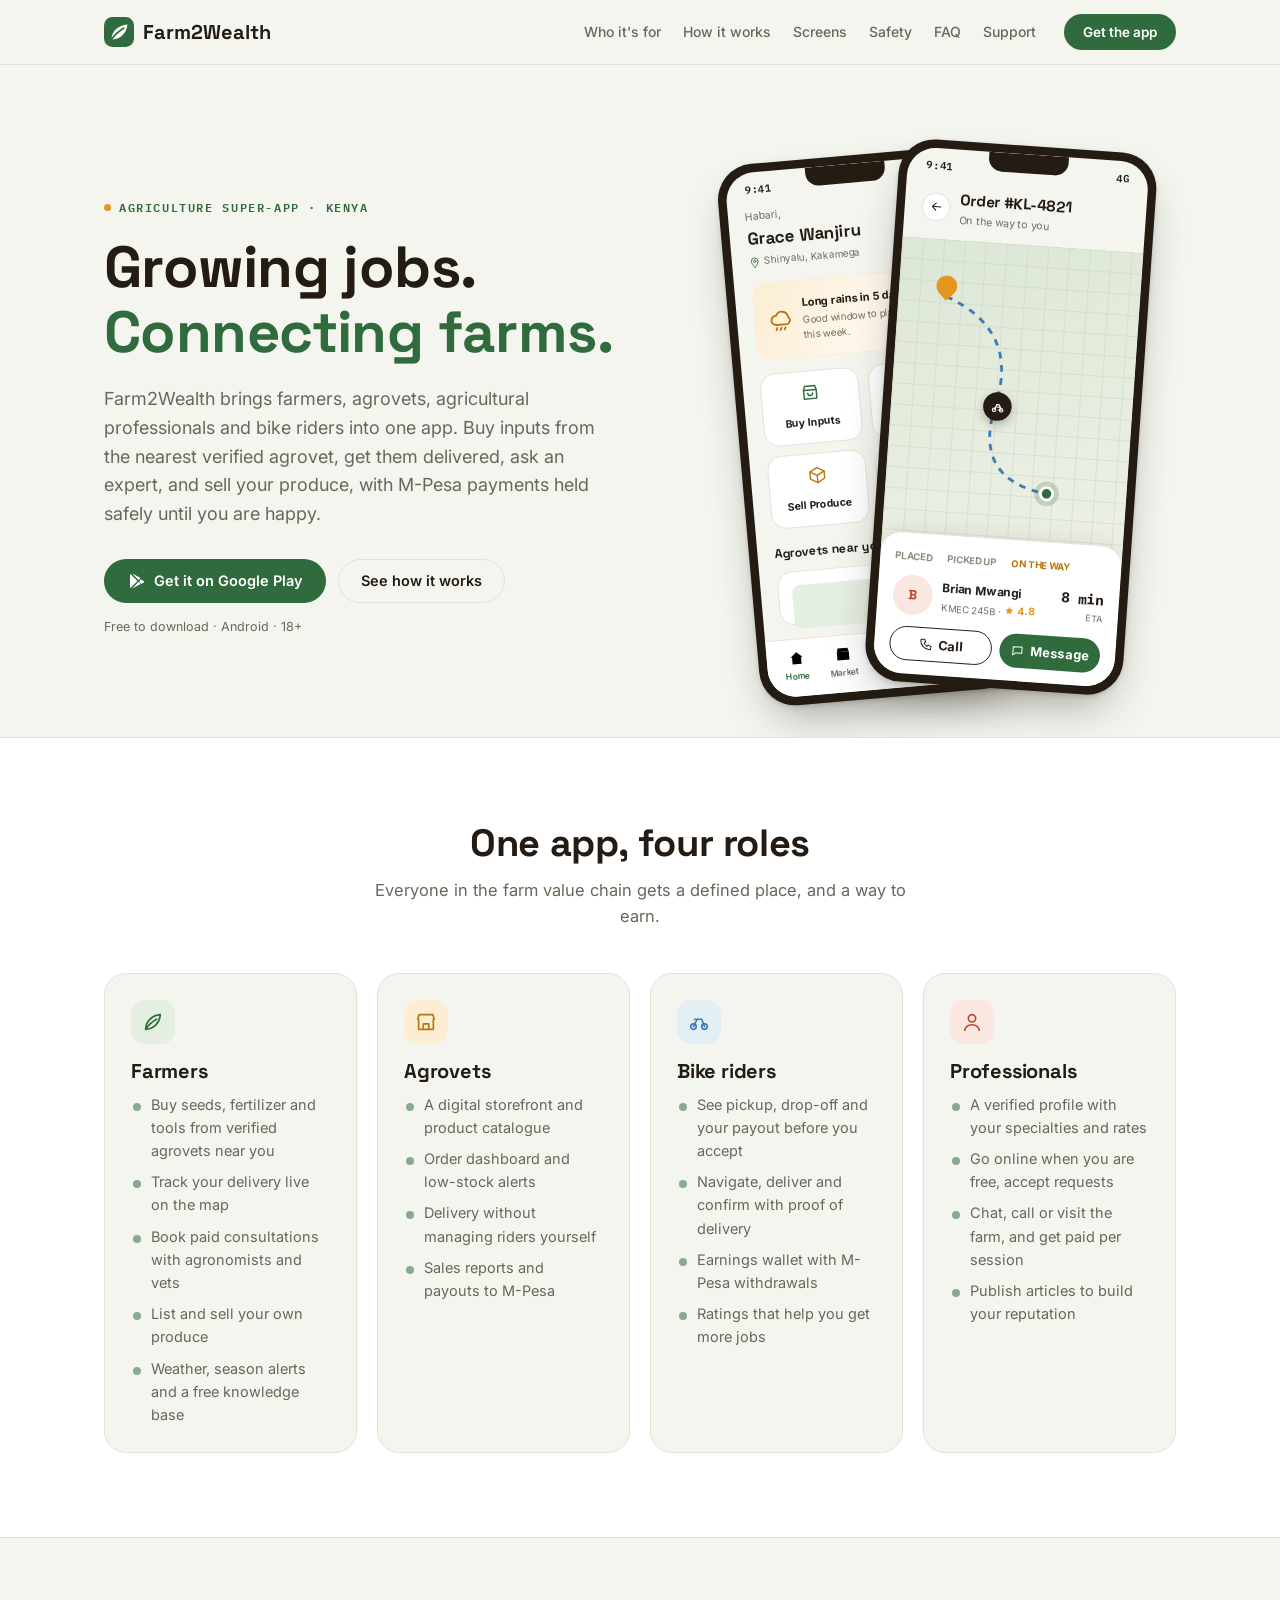
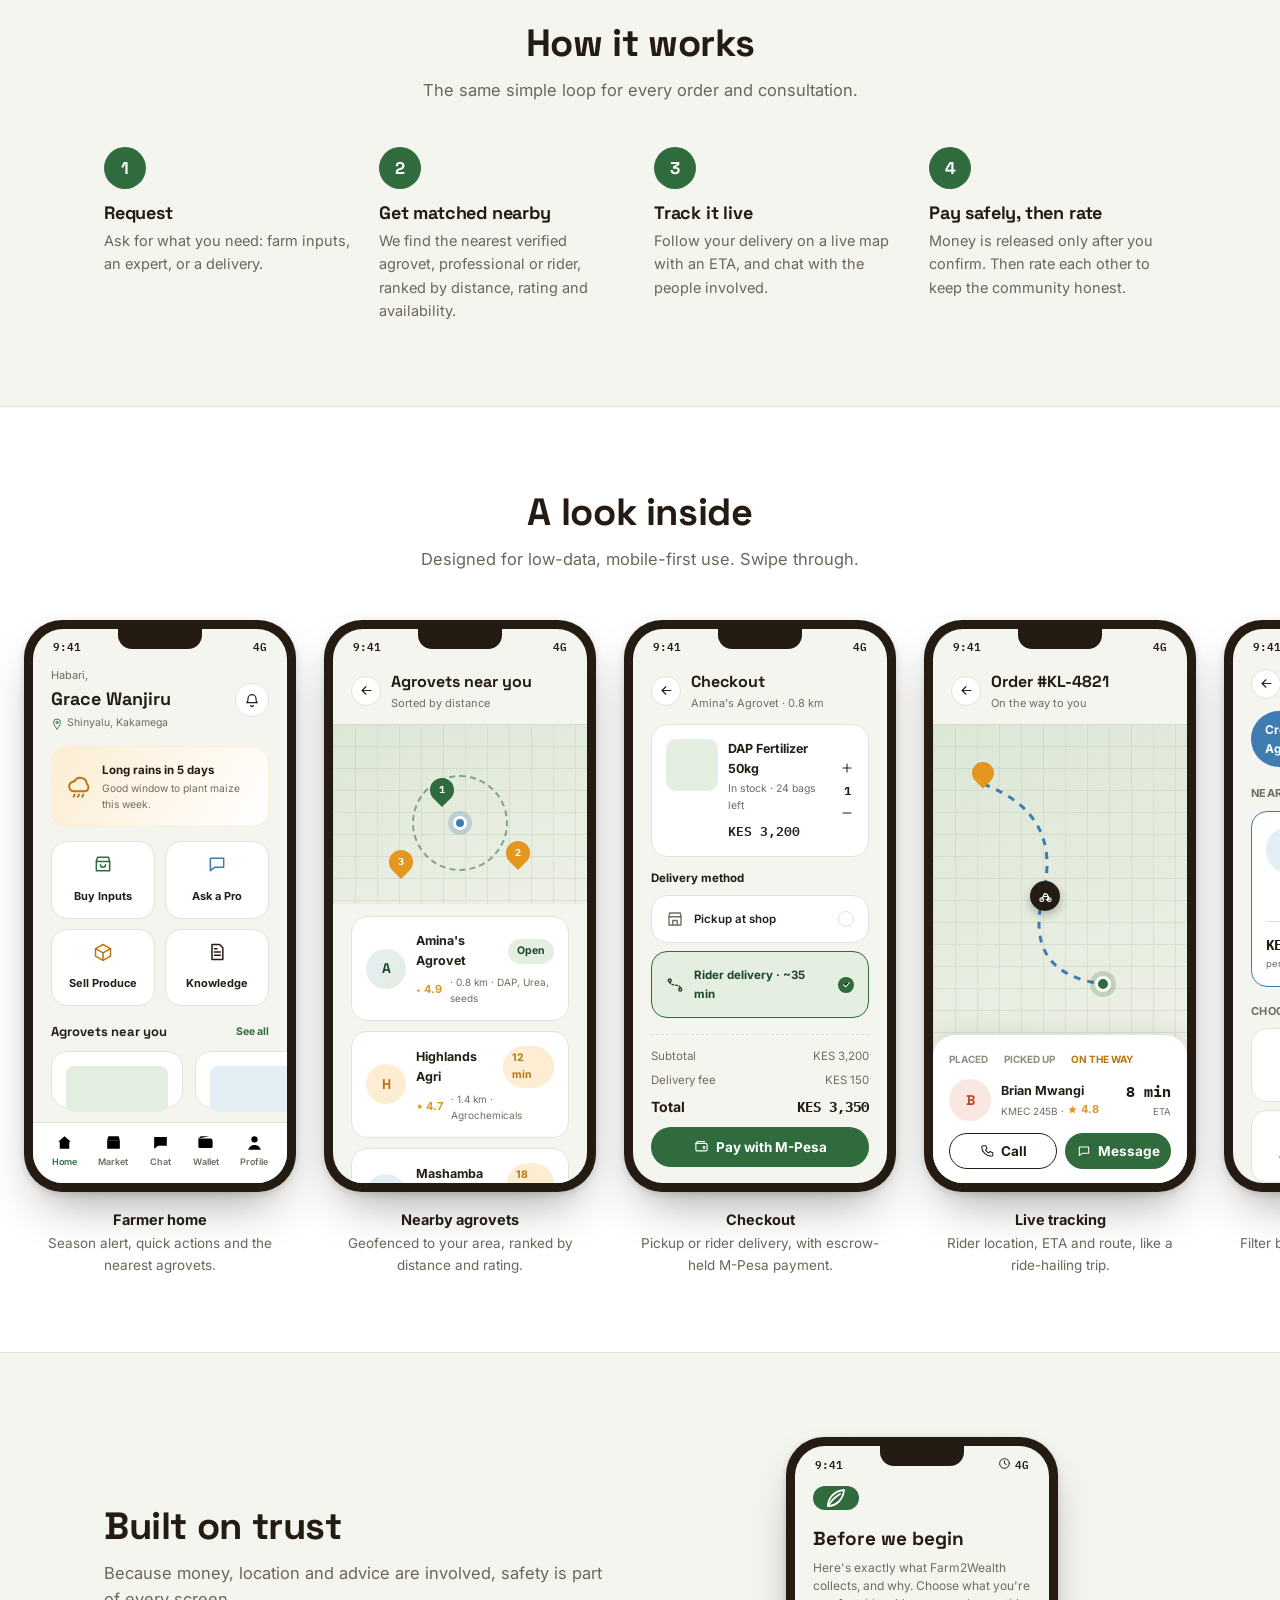
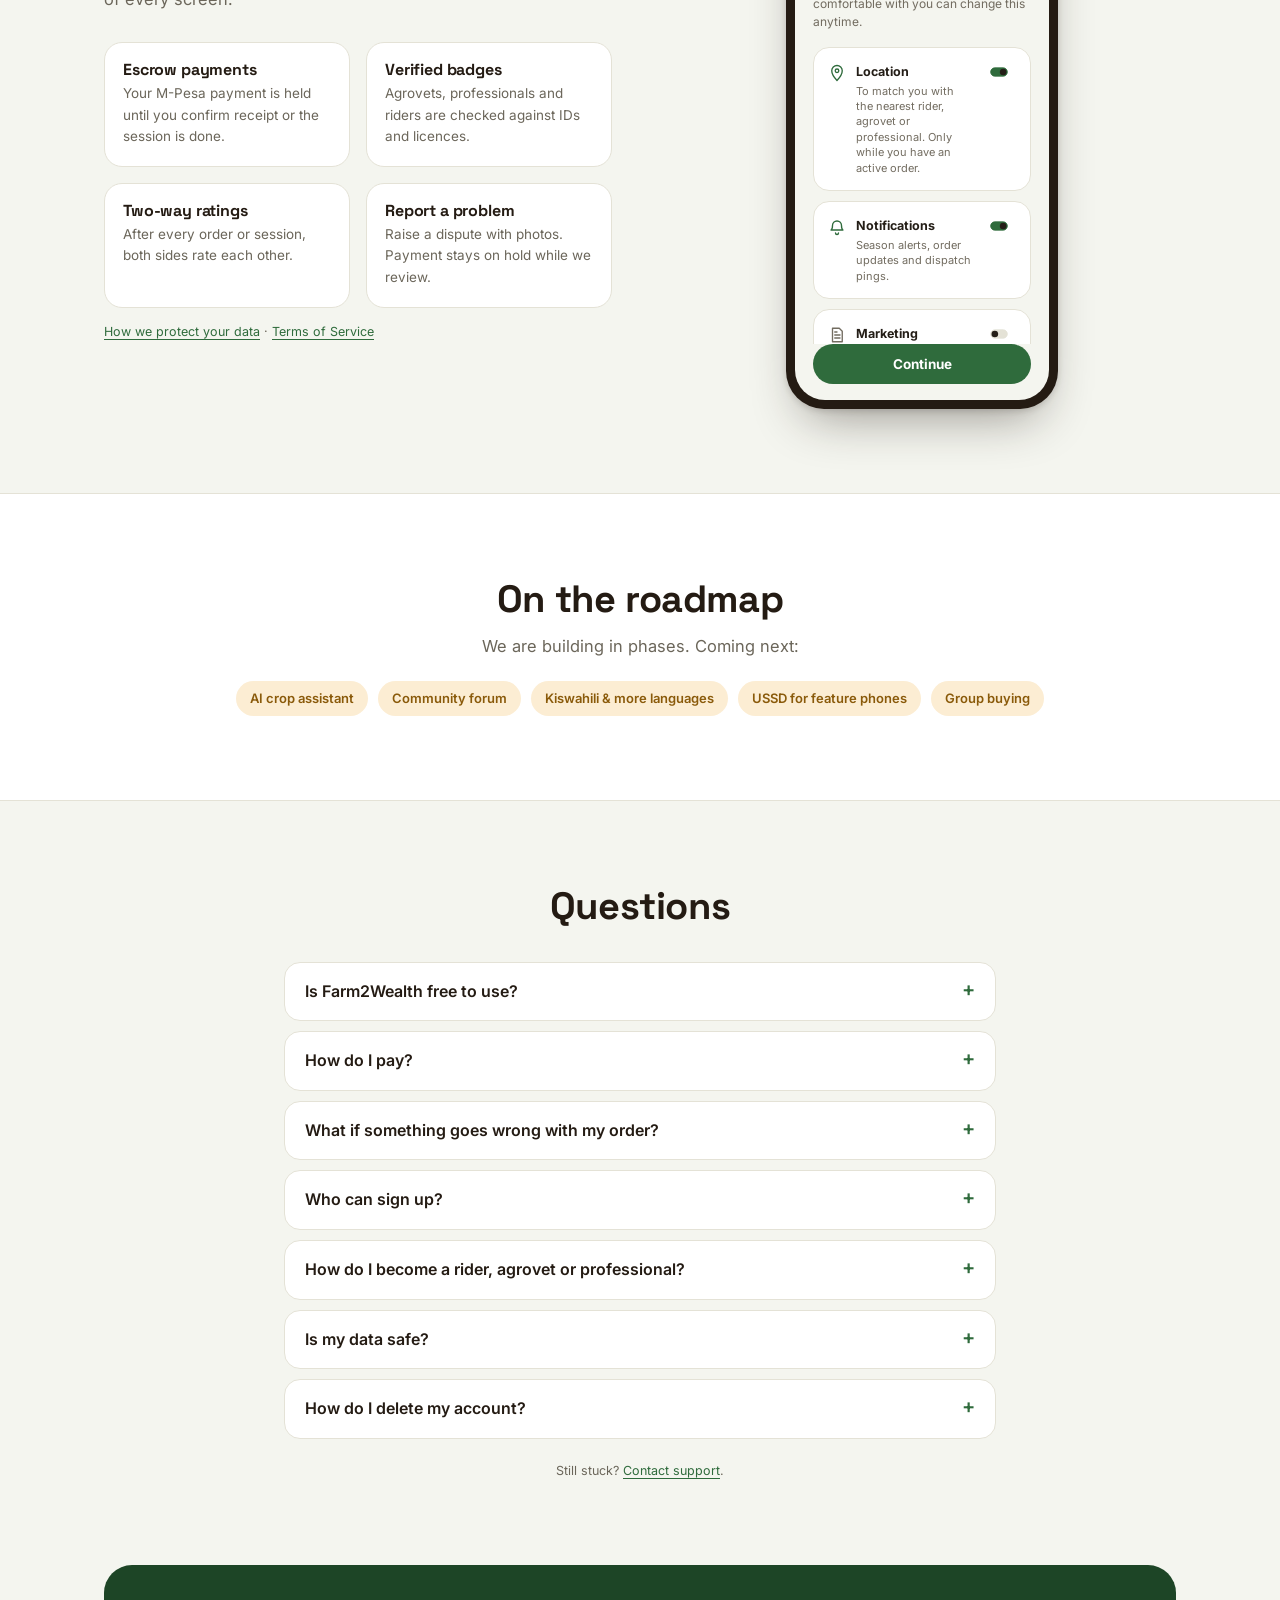
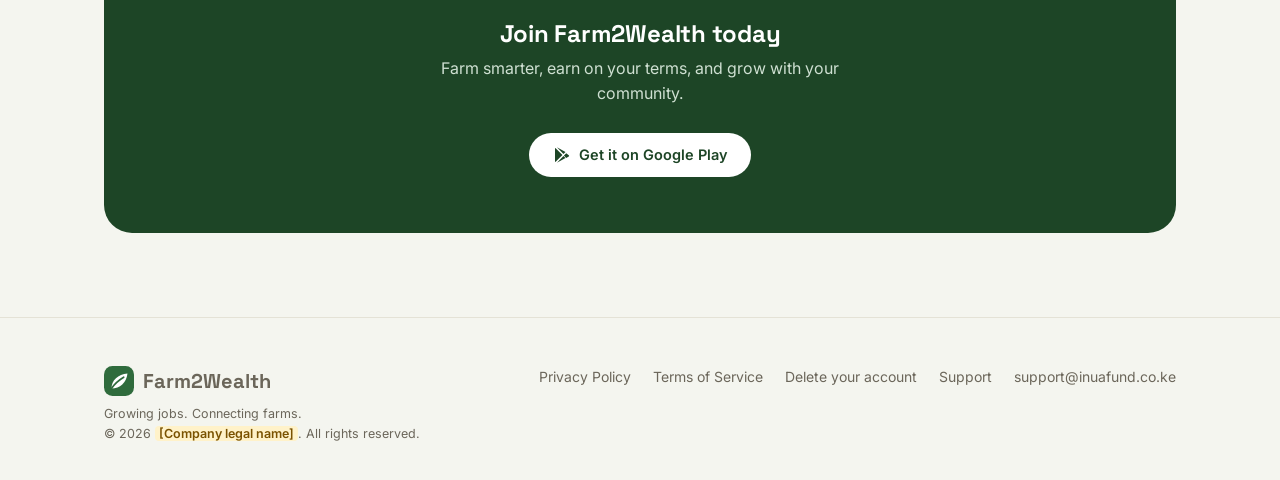
==== commit 04f4c61a: "Update branding from Kilimo to Farm2Wealth across multiple HTML files, including title, meta descrip" ====
--- a/index.html
+++ b/index.html
@@ -3,14 +3,14 @@
 <head>
 <meta charset="utf-8">
 <meta name="viewport" content="width=device-width,initial-scale=1">
-<title>Kilimo | Buy farm inputs, hire experts, sell produce</title>
-<meta name="description" content="Kilimo connects farmers, agrovets, agricultural professionals and bike riders in one app. Buy inputs nearby, get them delivered, ask an expert and sell your produce.">
+<title>Farm2Wealth | Buy farm inputs, hire experts, sell produce</title>
+<meta name="description" content="Farm2Wealth connects farmers, agrovets, agricultural professionals and bike riders in one app. Buy inputs nearby, get them delivered, ask an expert and sell your produce.">
 <meta name="theme-color" content="#2F6B3C">
 <link rel="canonical" href="https://REPLACE_WITH_YOUR_DOMAIN/">
 <link rel="icon" href="assets/favicon.svg" type="image/svg+xml">
 <meta property="og:type" content="website">
-<meta property="og:title" content="Kilimo | Buy farm inputs, hire experts, sell produce">
-<meta property="og:description" content="Kilimo connects farmers, agrovets, agricultural professionals and bike riders in one app. Buy inputs nearby, get them delivered, ask an expert and sell your produce.">
+<meta property="og:title" content="Farm2Wealth | Buy farm inputs, hire experts, sell produce">
+<meta property="og:description" content="Farm2Wealth connects farmers, agrovets, agricultural professionals and bike riders in one app. Buy inputs nearby, get them delivered, ask an expert and sell your produce.">
 <link rel="preconnect" href="https://fonts.googleapis.com">
 <link rel="preconnect" href="https://fonts.gstatic.com" crossorigin>
 <link rel="stylesheet" href="https://fonts.googleapis.com/css2?family=Space+Grotesk:wght@500;600;700&family=Inter:wght@400;500;600;700&family=IBM+Plex+Mono:wght@500;600&display=swap">
@@ -19,7 +19,7 @@
 </head>
 <body>
 <header class="k-head"><div class="k-wrap">
-<a class="k-logo" href="index.html"><svg viewBox="0 0 32 32" aria-hidden="true"><rect width="32" height="32" rx="9" fill="#2F6B3C"/><path d="M8 24c9 0 16-6 17-16-10 1-17 7-17 16Z" fill="#fff"/><path d="M8 24c4-6 8-9 13-12" stroke="#2F6B3C" stroke-width="1.8" fill="none" stroke-linecap="round"/></svg>Kilimo</a>
+<a class="k-logo" href="index.html"><svg viewBox="0 0 32 32" aria-hidden="true"><rect width="32" height="32" rx="9" fill="#2F6B3C"/><path d="M8 24c9 0 16-6 17-16-10 1-17 7-17 16Z" fill="#fff"/><path d="M8 24c4-6 8-9 13-12" stroke="#2F6B3C" stroke-width="1.8" fill="none" stroke-linecap="round"/></svg>Farm2Wealth</a>
 <nav class="k-nav" aria-label="Main">
 <a href="index.html#roles">Who it's for</a><a href="index.html#how">How it works</a><a href="index.html#screens">Screens</a><a href="index.html#safety">Safety</a><a href="index.html#faq">FAQ</a><a href="support.html">Support</a>
 </nav>
@@ -64,7 +64,7 @@
 <div>
 <p class="k-eyebrow">Agriculture super-app &middot; Kenya</p>
 <h1>Growing jobs.<br><em>Connecting farms.</em></h1>
-<p class="k-lead">Kilimo brings farmers, agrovets, agricultural professionals and bike riders into one app. Buy inputs from the nearest verified agrovet, get them delivered, ask an expert, and sell your produce, with M-Pesa payments held safely until you are happy.</p>
+<p class="k-lead">Farm2Wealth brings farmers, agrovets, agricultural professionals and bike riders into one app. Buy inputs from the nearest verified agrovet, get them delivered, ask an expert, and sell your produce, with M-Pesa payments held safely until you are happy.</p>
 <div class="k-cta"><a class="k-btn k-btn--green" href="https://play.google.com/store/apps/details?id=REPLACE_WITH_PACKAGE_ID"><svg viewBox="0 0 24 24" fill="currentColor" aria-hidden="true"><path d="M4.5 2.6c-.3.2-.5.6-.5 1.1v16.6c0 .5.2.9.5 1.1l9.4-9.4-9.4-9.4Zm10.8 8.1 2.7-2.7L6.6 1.6l8.7 9.1Zm0 2.6-8.7 9.1 11.4-6.4-2.7-2.7Zm3.7-3.6-3.1 3.1 3.1 3.1 3.3-1.9c.7-.4.7-1.4 0-1.8L19 9.7Z"/></svg>Get it on Google Play</a><a class="k-btn k-btn--ghost" href="#how">See how it works</a></div>
 <p class="k-note">Free to download &middot; Android &middot; 18+</p>
 </div>
@@ -623,7 +623,7 @@
 <svg class="icon" style="width:24px;height:24px;stroke:#fff"><use href="#i-leaf"></use></svg>
 </div>
 <div style="font-family:var(--font-display);font-weight:700;font-size:19px;color:var(--soil);margin-bottom:4px;">Before we begin</div>
-<div style="font-size:12px;color:var(--text-muted);margin-bottom:16px;line-height:1.5;">Here's exactly what Kilimo collects, and why. Choose what you're comfortable with  you can change this anytime.</div>
+<div style="font-size:12px;color:var(--text-muted);margin-bottom:16px;line-height:1.5;">Here's exactly what Farm2Wealth collects, and why. Choose what you're comfortable with  you can change this anytime.</div>
 <div class="card" style="margin-bottom:10px;display:flex;gap:10px;align-items:flex-start;">
 <svg class="icon" style="stroke:var(--green);margin-top:2px"><use href="#i-pin"></use></svg>
 <div style="flex:1">
@@ -663,17 +663,17 @@
 
 <section class="k-sec" id="faq"><div class="k-wrap k-narrow">
 <div class="k-center"><h2>Questions</h2></div>
-<div class="k-faq"><details><summary>Is Kilimo free to use?</summary><p>Downloading and creating an account is free. Fees are a transparent commission on completed orders and paid consultations, and any delivery fee is shown before you confirm.</p></details><details><summary>How do I pay?</summary><p>With M-Pesa. You approve an STK push on your phone. Your money is held safely by the platform and is only released to the shop, rider or professional once you confirm everything went well.</p></details><details><summary>What if something goes wrong with my order?</summary><p>Open the order and tap <b>Report a problem</b>. Choose what went wrong, add photos if you like, and your payment stays on hold while our team reviews it.</p></details><details><summary>Who can sign up?</summary><p>Anyone aged 18 or over in Kenya. Pick your role when you register: Farmer, Agrovet, Rider or Professional. Agrovets, Riders and Professionals submit documents (such as ID and licences) so they can be verified.</p></details><details><summary>How do I become a rider, agrovet or professional?</summary><p>Choose that role at sign-up and complete the short onboarding. We review your documents before your profile goes live with a verified badge.</p></details><details><summary>Is my data safe?</summary><p>We ask for consent first, collect only what we need, and use your location to match you with nearby shops, experts and riders, not to sell to anyone. Read the <a href="privacy.html">Privacy Policy</a>.</p></details><details><summary>How do I delete my account?</summary><p>See <a href="delete-account.html">Delete your account</a> for the steps and what happens to your data.</p></details></div>
+<div class="k-faq"><details><summary>Is Farm2Wealth free to use?</summary><p>Downloading and creating an account is free. Fees are a transparent commission on completed orders and paid consultations, and any delivery fee is shown before you confirm.</p></details><details><summary>How do I pay?</summary><p>With M-Pesa. You approve an STK push on your phone. Your money is held safely by the platform and is only released to the shop, rider or professional once you confirm everything went well.</p></details><details><summary>What if something goes wrong with my order?</summary><p>Open the order and tap <b>Report a problem</b>. Choose what went wrong, add photos if you like, and your payment stays on hold while our team reviews it.</p></details><details><summary>Who can sign up?</summary><p>Anyone aged 18 or over in Kenya. Pick your role when you register: Farmer, Agrovet, Rider or Professional. Agrovets, Riders and Professionals submit documents (such as ID and licences) so they can be verified.</p></details><details><summary>How do I become a rider, agrovet or professional?</summary><p>Choose that role at sign-up and complete the short onboarding. We review your documents before your profile goes live with a verified badge.</p></details><details><summary>Is my data safe?</summary><p>We ask for consent first, collect only what we need, and use your location to match you with nearby shops, experts and riders, not to sell to anyone. Read the <a href="privacy.html">Privacy Policy</a>.</p></details><details><summary>How do I delete my account?</summary><p>See <a href="delete-account.html">Delete your account</a> for the steps and what happens to your data.</p></details></div>
 <p class="k-note k-center" style="margin-top:22px">Still stuck? <a href="support.html">Contact support</a>.</p>
 </div></section>
 
 <section class="k-wrap"><div class="k-band">
-<h2>Join Kilimo today</h2><p>Farm smarter, earn on your terms, and grow with your community.</p>
+<h2>Join Farm2Wealth today</h2><p>Farm smarter, earn on your terms, and grow with your community.</p>
 <a class="k-btn k-btn--green" href="https://play.google.com/store/apps/details?id=REPLACE_WITH_PACKAGE_ID"><svg viewBox="0 0 24 24" fill="currentColor" aria-hidden="true"><path d="M4.5 2.6c-.3.2-.5.6-.5 1.1v16.6c0 .5.2.9.5 1.1l9.4-9.4-9.4-9.4Zm10.8 8.1 2.7-2.7L6.6 1.6l8.7 9.1Zm0 2.6-8.7 9.1 11.4-6.4-2.7-2.7Zm3.7-3.6-3.1 3.1 3.1 3.1 3.3-1.9c.7-.4.7-1.4 0-1.8L19 9.7Z"/></svg>Get it on Google Play</a>
 </div></section>
 </main>
 <footer class="k-foot"><div class="k-wrap">
-<div><a class="k-logo" href="index.html"><svg viewBox="0 0 32 32" aria-hidden="true"><rect width="32" height="32" rx="9" fill="#2F6B3C"/><path d="M8 24c9 0 16-6 17-16-10 1-17 7-17 16Z" fill="#fff"/><path d="M8 24c4-6 8-9 13-12" stroke="#2F6B3C" stroke-width="1.8" fill="none" stroke-linecap="round"/></svg>Kilimo</a><small>Growing jobs. Connecting farms.<br>&copy; 2026 <span class="k-todo">[Company legal name]</span>. All rights reserved.</small></div>
+<div><a class="k-logo" href="index.html"><svg viewBox="0 0 32 32" aria-hidden="true"><rect width="32" height="32" rx="9" fill="#2F6B3C"/><path d="M8 24c9 0 16-6 17-16-10 1-17 7-17 16Z" fill="#fff"/><path d="M8 24c4-6 8-9 13-12" stroke="#2F6B3C" stroke-width="1.8" fill="none" stroke-linecap="round"/></svg>Farm2Wealth</a><small>Growing jobs. Connecting farms.<br>&copy; 2026 <span class="k-todo">[Company legal name]</span>. All rights reserved.</small></div>
 <nav aria-label="Footer"><a href="privacy.html">Privacy Policy</a><a href="terms.html">Terms of Service</a><a href="delete-account.html">Delete your account</a><a href="support.html">Support</a><a href="mailto:support@inuafund.co.ke">support@inuafund.co.ke</a></nav>
 </div></footer>
 </body></html>
--- a/assets/style.css
+++ b/assets/style.css
@@ -1,4 +1,4 @@
-/* Kilimo site. Minimal, no framework. Palette from the app. */
+/* Farm2Wealth site. Minimal, no framework. Palette from the app. */
 :root{
   --k-green:#2F6B3C; --k-green-dark:#1D4526; --k-tint:#E4EEE1;
   --k-gold:#E3971F; --k-gold-tint:#FCEDD3;
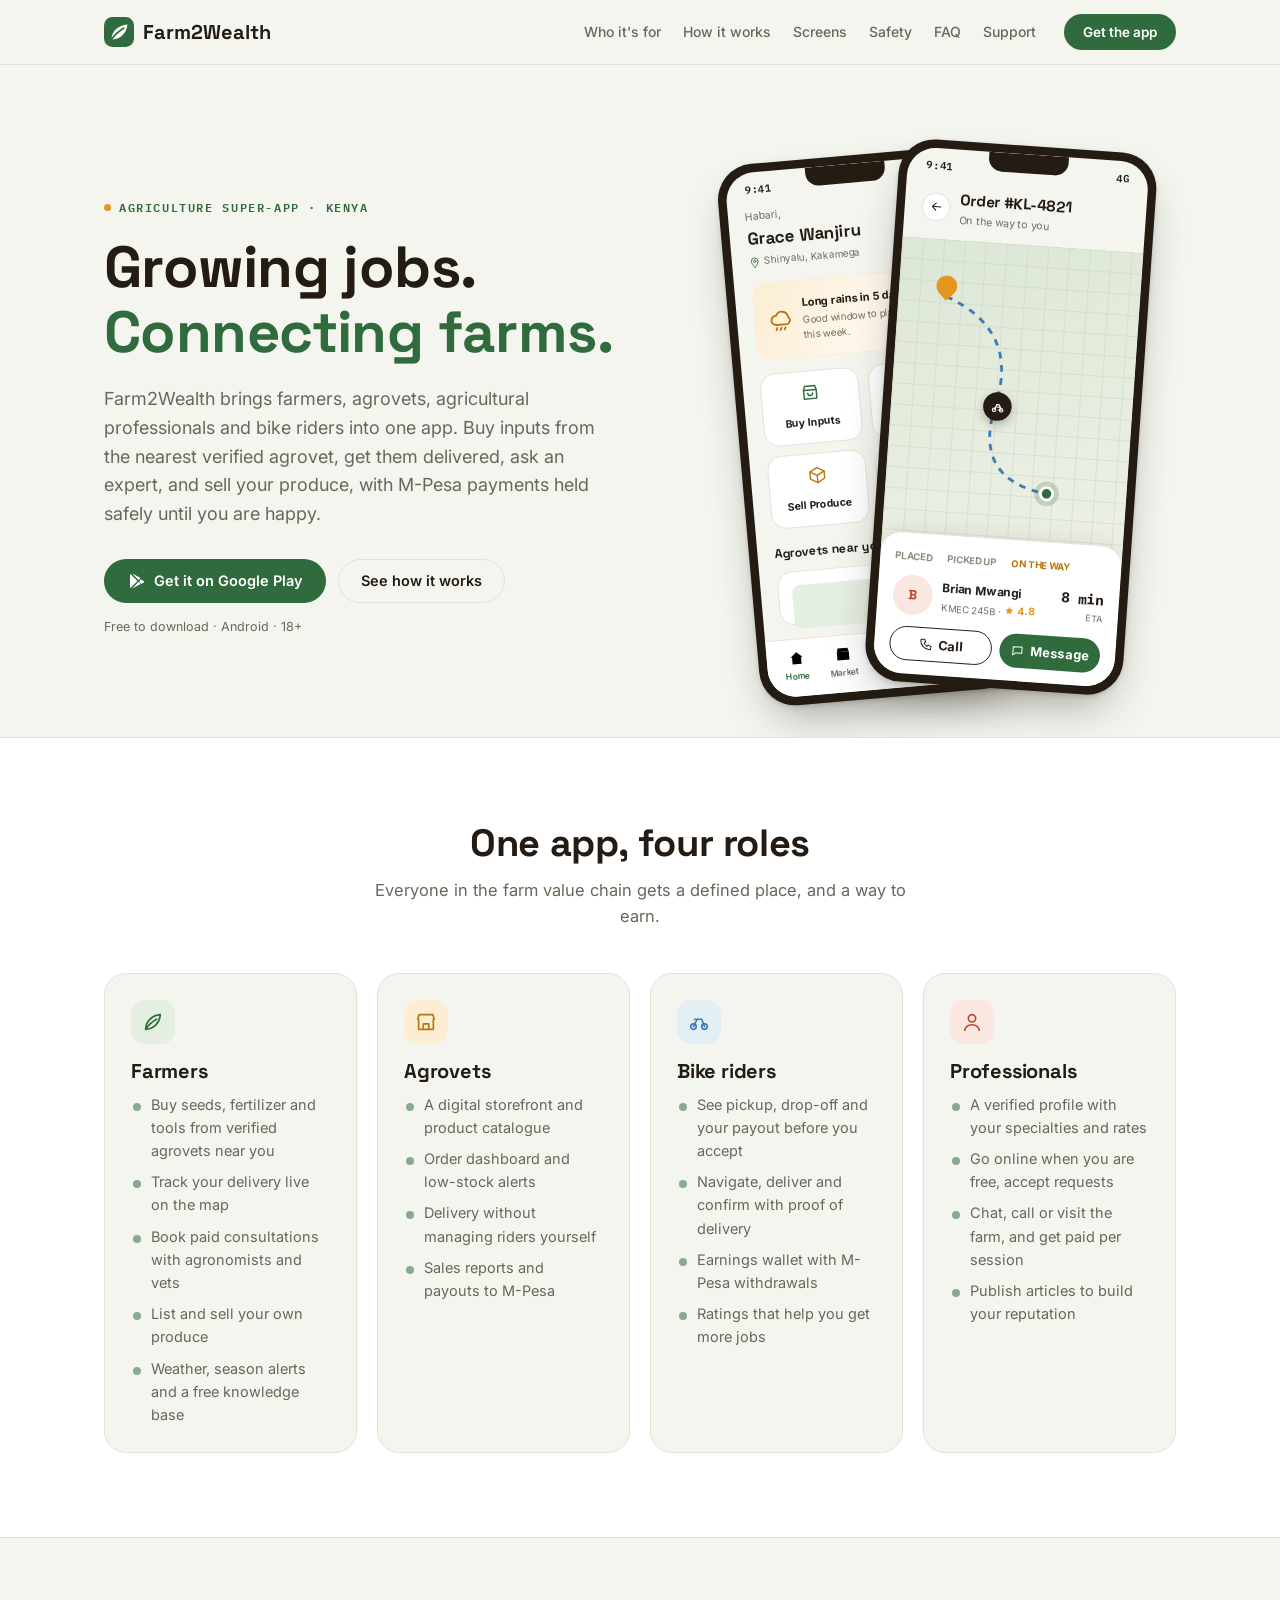
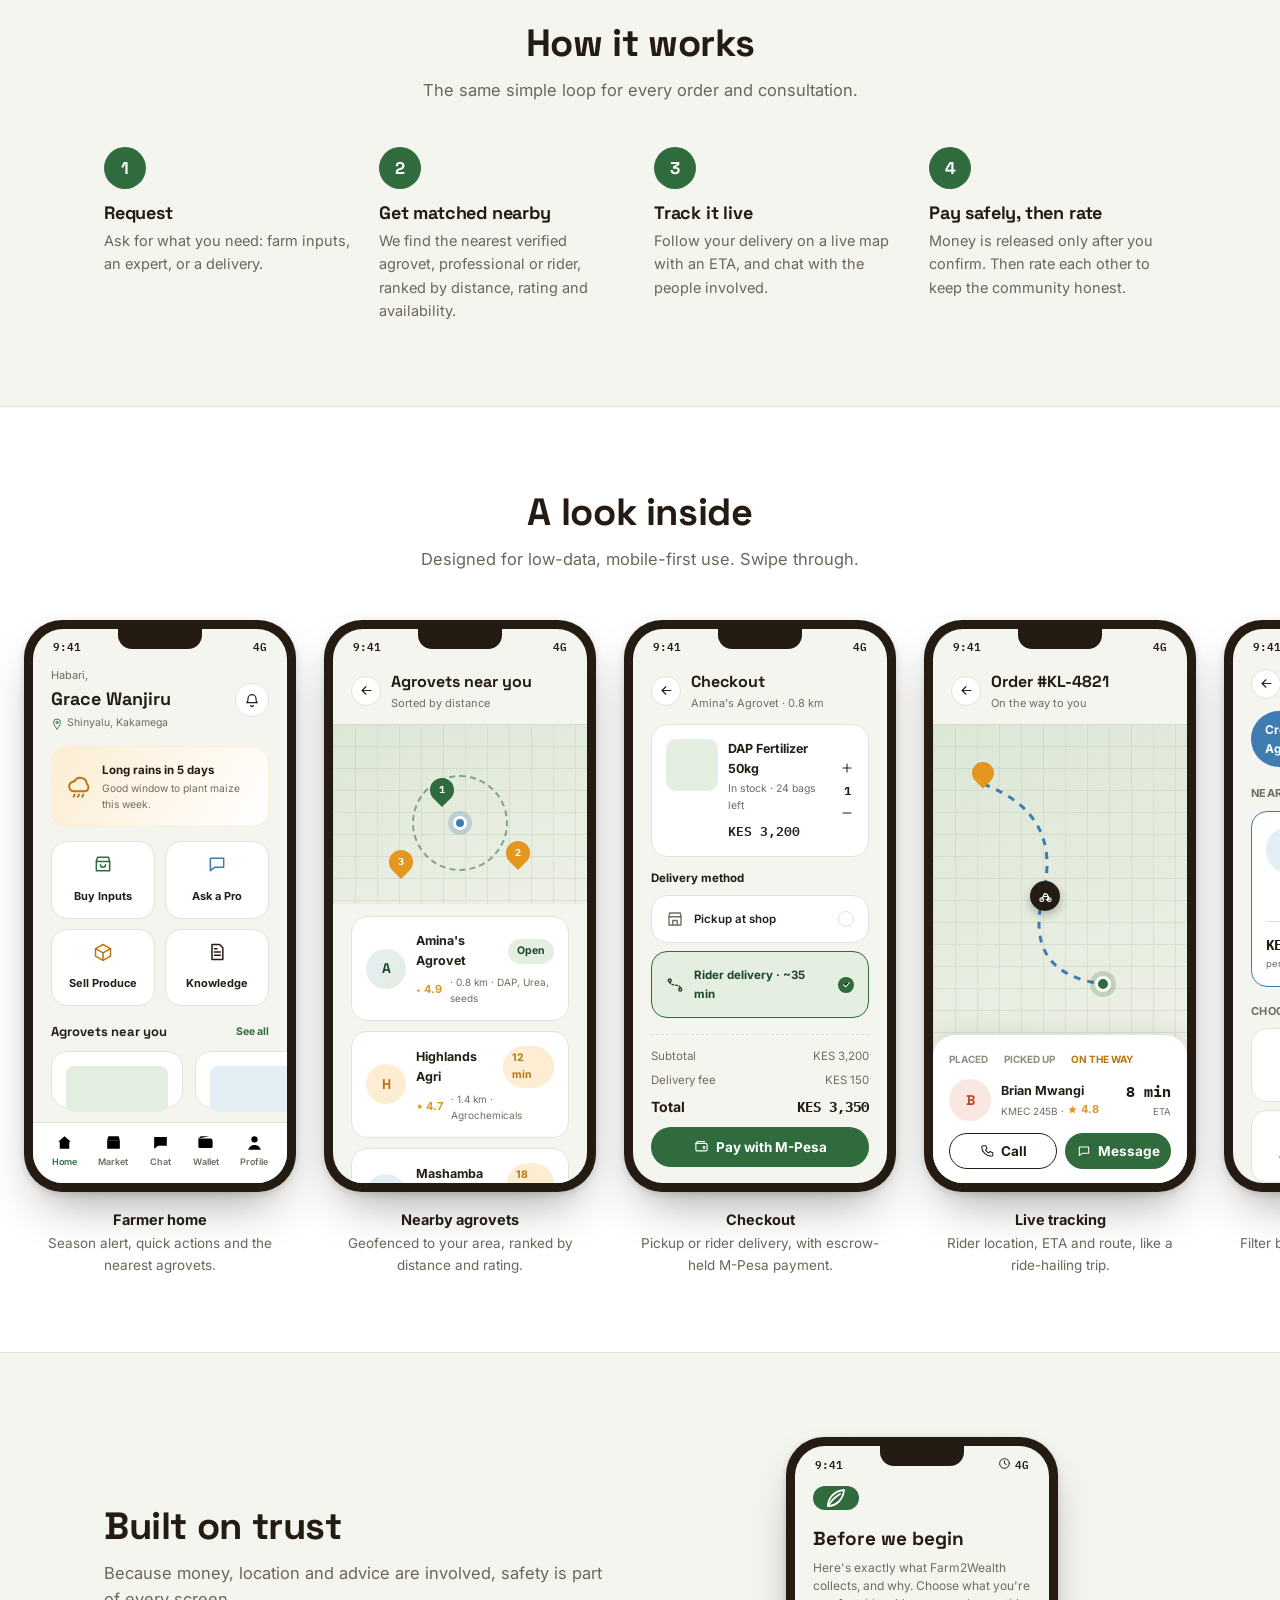
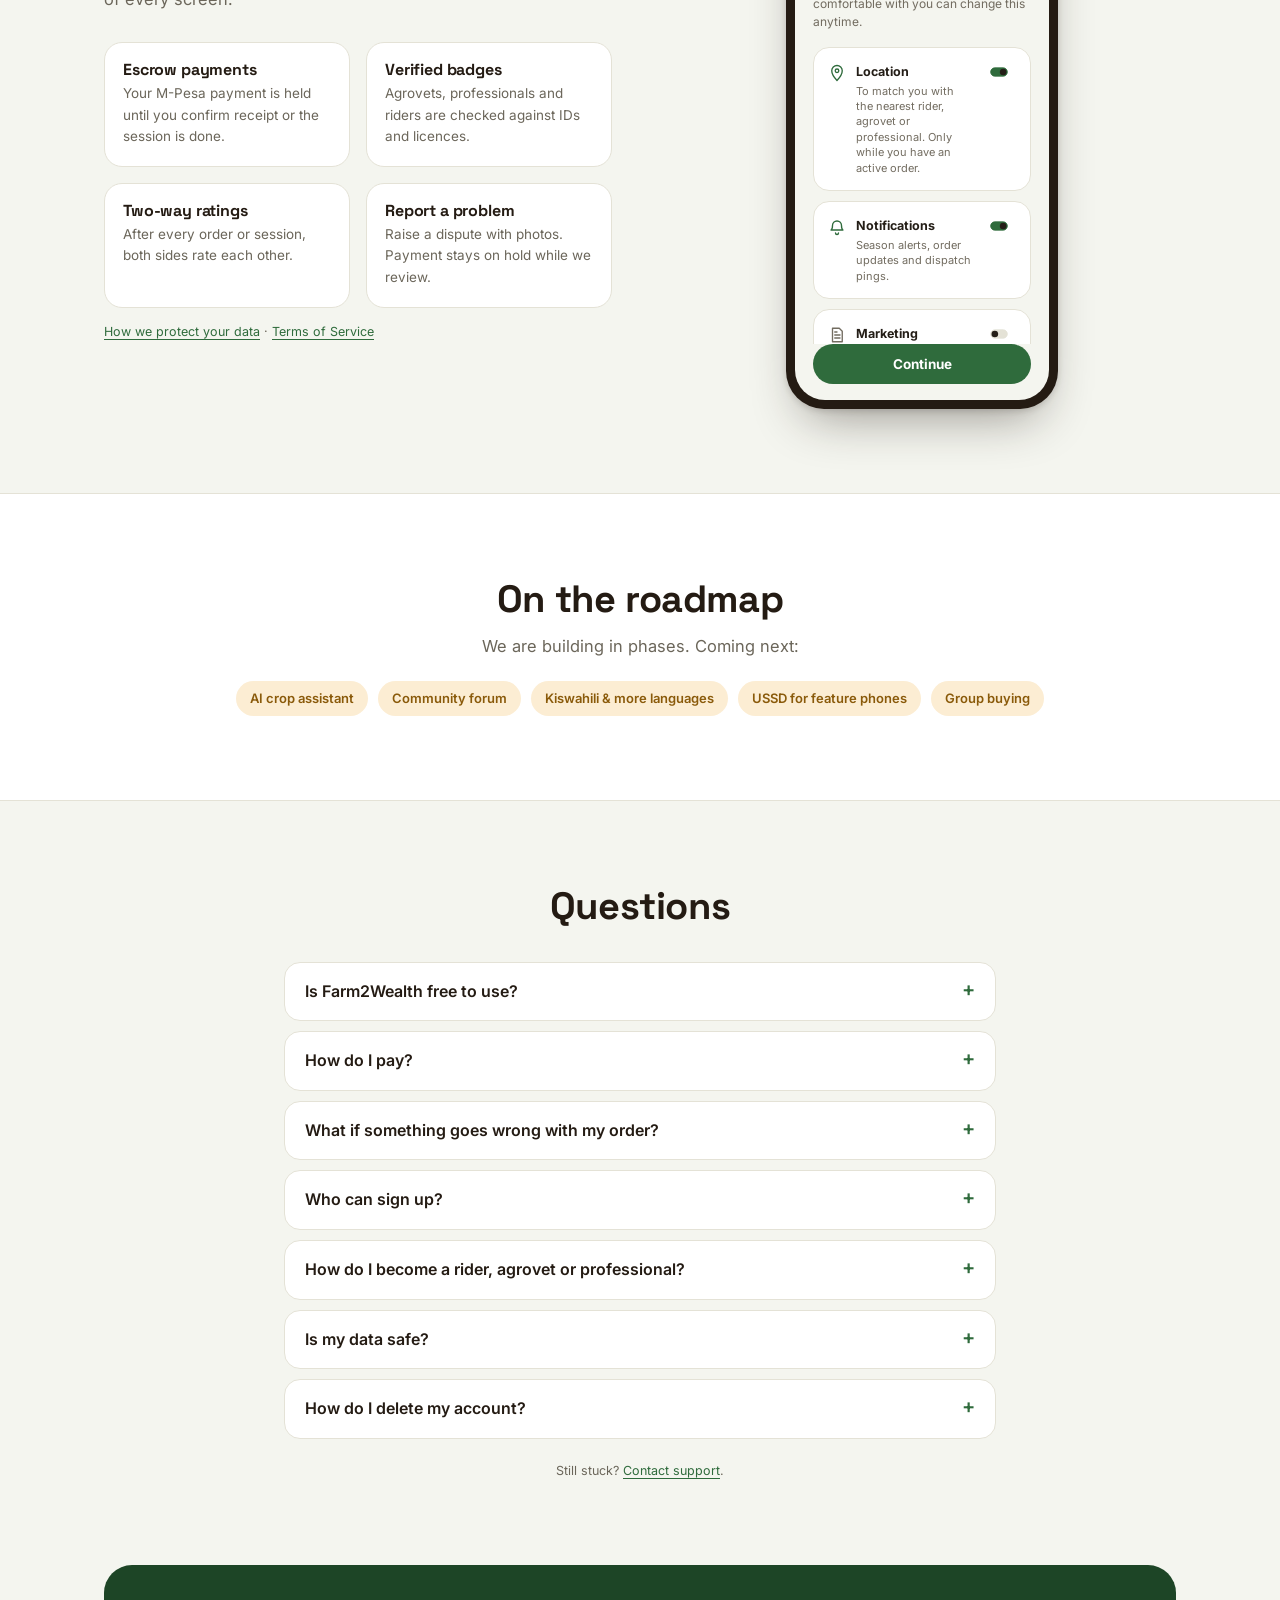
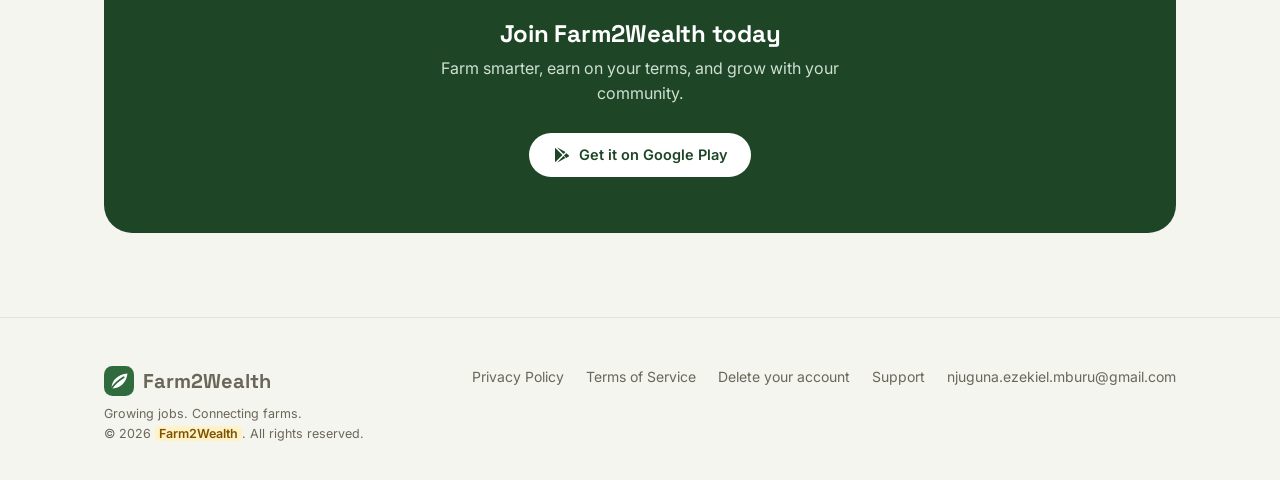
==== commit ed6f7441: "Update branding from Kilimo to Farm2Wealth across multiple HTML files, including title, meta descrip" ====
--- a/index.html
+++ b/index.html
@@ -673,7 +673,7 @@
 </div></section>
 </main>
 <footer class="k-foot"><div class="k-wrap">
-<div><a class="k-logo" href="index.html"><svg viewBox="0 0 32 32" aria-hidden="true"><rect width="32" height="32" rx="9" fill="#2F6B3C"/><path d="M8 24c9 0 16-6 17-16-10 1-17 7-17 16Z" fill="#fff"/><path d="M8 24c4-6 8-9 13-12" stroke="#2F6B3C" stroke-width="1.8" fill="none" stroke-linecap="round"/></svg>Farm2Wealth</a><small>Growing jobs. Connecting farms.<br>&copy; 2026 <span class="k-todo">[Company legal name]</span>. All rights reserved.</small></div>
-<nav aria-label="Footer"><a href="privacy.html">Privacy Policy</a><a href="terms.html">Terms of Service</a><a href="delete-account.html">Delete your account</a><a href="support.html">Support</a><a href="mailto:support@inuafund.co.ke">support@inuafund.co.ke</a></nav>
+<div><a class="k-logo" href="index.html"><svg viewBox="0 0 32 32" aria-hidden="true"><rect width="32" height="32" rx="9" fill="#2F6B3C"/><path d="M8 24c9 0 16-6 17-16-10 1-17 7-17 16Z" fill="#fff"/><path d="M8 24c4-6 8-9 13-12" stroke="#2F6B3C" stroke-width="1.8" fill="none" stroke-linecap="round"/></svg>Farm2Wealth</a><small>Growing jobs. Connecting farms.<br>&copy; 2026 <span class="k-todo">Farm2Wealth</span>. All rights reserved.</small></div>
+<nav aria-label="Footer"><a href="privacy.html">Privacy Policy</a><a href="terms.html">Terms of Service</a><a href="delete-account.html">Delete your account</a><a href="support.html">Support</a><a href="mailto:njuguna.ezekiel.mburu@gmail.com">njuguna.ezekiel.mburu@gmail.com</a></nav>
 </div></footer>
 </body></html>
